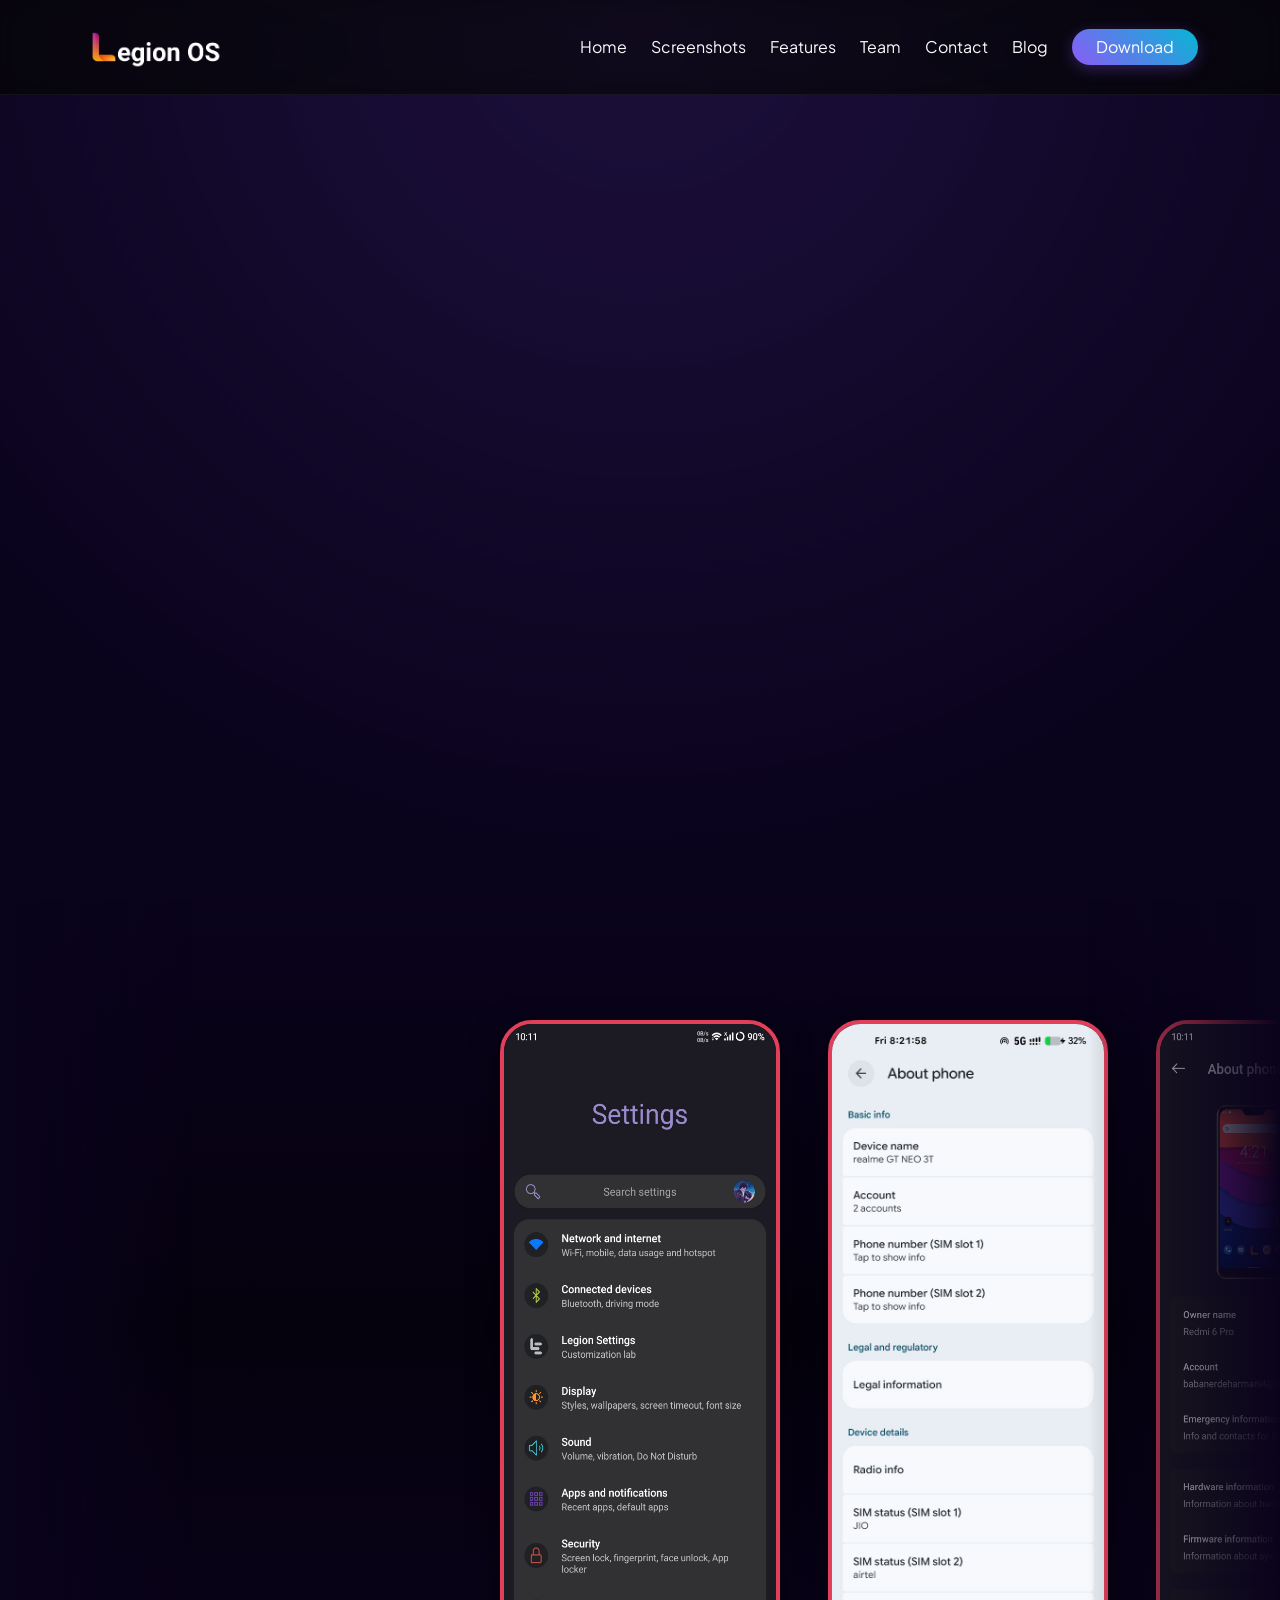
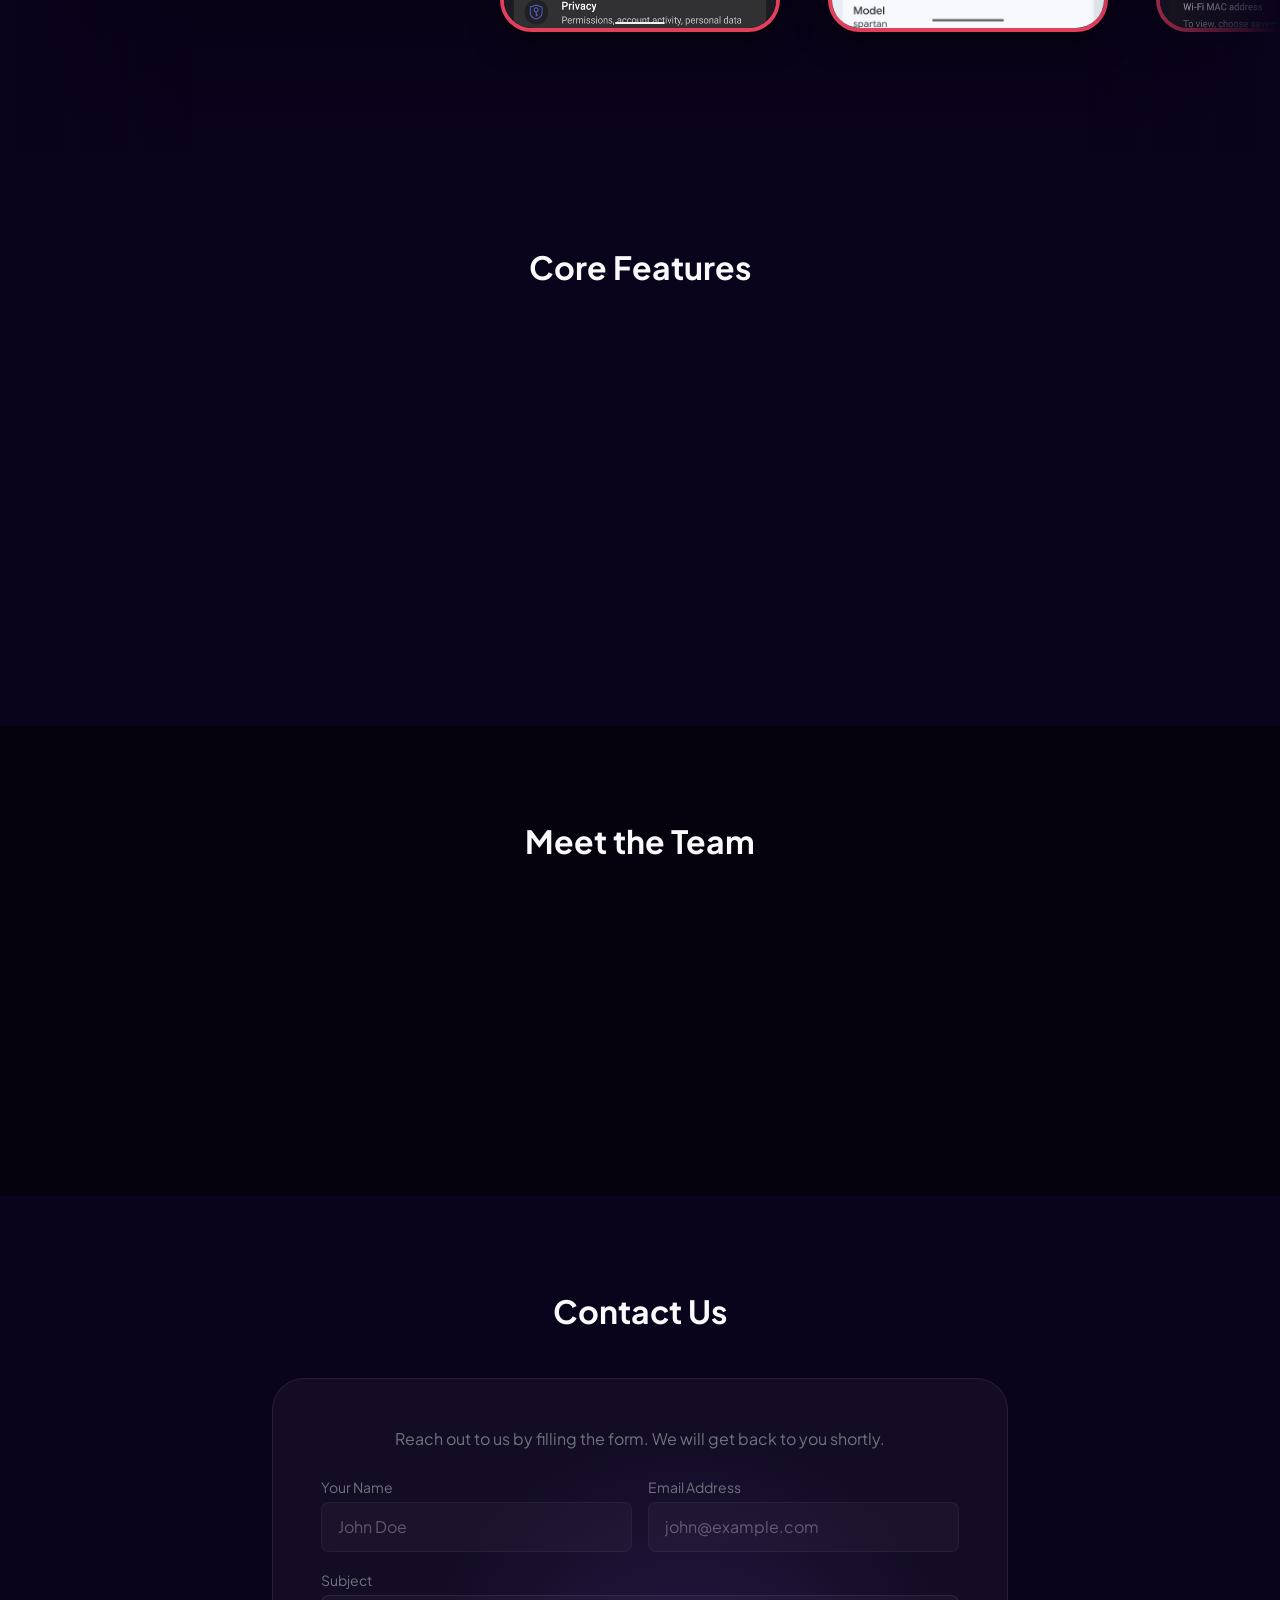
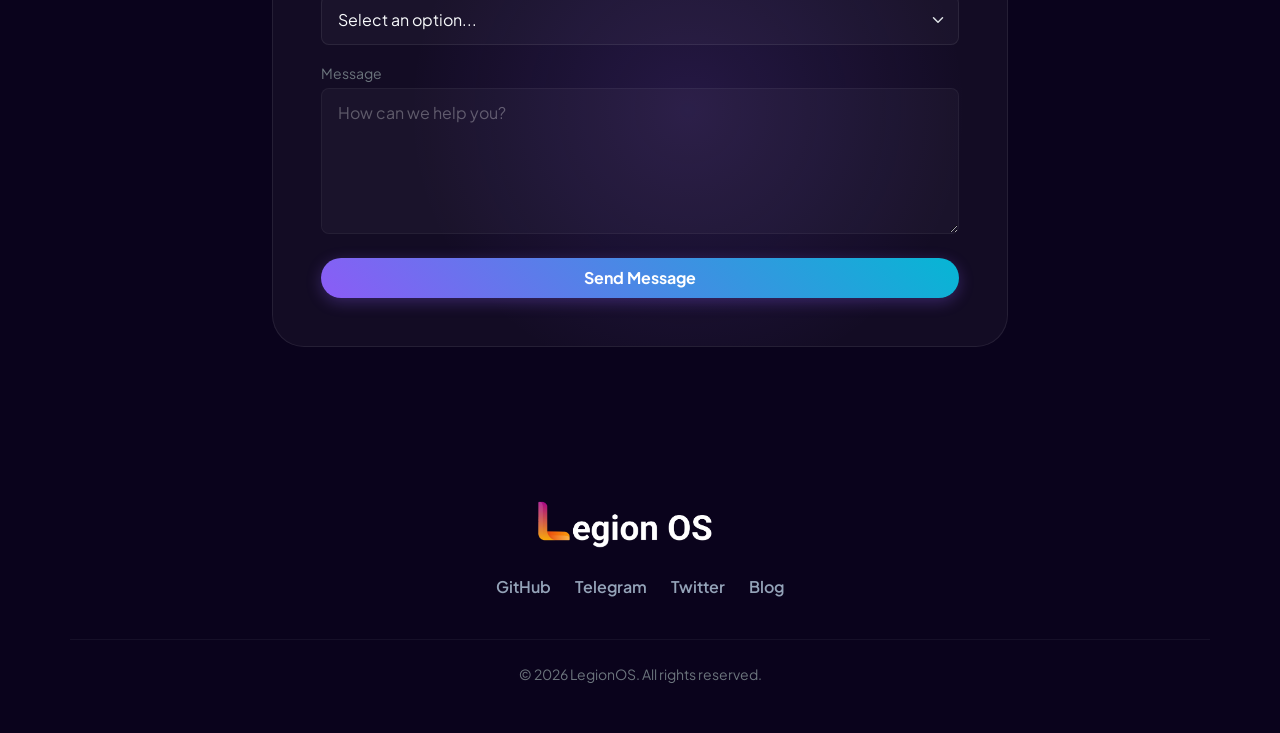
==== index.html @ 03469042 "Add files via upload" ====
<!DOCTYPE html>
<html lang="en" data-bs-theme="dark">

<head>
    <meta charset="UTF-8">
    <meta name="viewport" content="width=device-width, initial-scale=1.0">
    <title>LegionOS | Smoothness Redefined</title>
    <link rel="icon" type="image/png" href="img/favicon.png">

    <!-- SEO & Social Meta Tags -->
    <meta name="description"
        content="LegionOS - A beautiful, high-performance custom ROM based on AOSP. Experience fluid animations, solid stability, and premium design.">
    <meta property="og:title" content="LegionOS Custom ROM">
    <meta property="og:description"
        content="A beautiful, high-performance custom ROM based on AOSP. Experience fluid animations, solid stability, and premium design.">
    <meta property="og:image" content="https://avatars.githubusercontent.com/u/74641975?s=200&v=4">
    <meta property="og:type" content="website">
    <meta name="twitter:card" content="summary_large_image">

    <link href="https://cdn.jsdelivr.net/npm/bootstrap@5.3.0/dist/css/bootstrap.min.css" rel="stylesheet">
    <link href="https://fonts.googleapis.com/css2?family=Plus+Jakarta+Sans:wght@300;400;600;800&display=swap"
        rel="stylesheet">
    <link rel="stylesheet" href="style.css">
</head>

<body>

    <nav class="navbar navbar-expand-lg fixed-top glass-nav">
        <div class="container">
            <a class="navbar-brand fw-bold d-flex align-items-center" href="index.html">
                <img src="img/navbar-logo.png" alt="L" class="brand-logo">
            </a>
            <div class="ms-auto d-flex align-items-center">
                <a href="index.html" class="nav-link me-4 d-none d-md-block theme-text">Home</a>
                <a href="index.html#screenshots" class="nav-link me-4 d-none d-md-block theme-text">Screenshots</a>
                <a href="index.html#features" class="nav-link me-4 d-none d-md-block theme-text">Features</a>
                <a href="index.html#team" class="nav-link me-4 d-none d-md-block theme-text">Team</a>
                <a href="index.html#contact" class="nav-link me-4 d-none d-md-block theme-text">Contact</a>
                <a href="blog.html" class="nav-link me-4 d-none d-md-block theme-text">Blog</a>
                <a href="download.html" class="btn btn-primary rounded-pill px-4">Download</a>
            </div>
        </div>
    </nav>

    <header class="hero-section d-flex align-items-center justify-content-center text-center">
        <div class="hero-content">
            <h1 class="display-1 fw-800 hero-title">LegionOS</h1>
            <p class="lead hero-subtitle">Performance meets Pure Customization.</p>
            <div class="hero-btns mt-4 opacity-0">
                <a href="#features" class="btn btn-outline-light rounded-pill px-5 py-3">Explore</a>
            </div>
        </div>
    </header>

    <section id=screenshots class="screenshot-marquee">
        <div class="marquee-container">
            <div class="marquee-content">
                <img src="img/ss1.png" alt="LegionOS Home">
                <img src="img/ss2.png" alt="LegionOS Settings">
                <img src="img/ss3.png" alt="LegionOS QS">
                <img src="img/ss4.png" alt="LegionOS Lock">
                <img src="img/ss5.png" alt="LegionOS QS">
                <img src="img/ss6.png" alt="LegionOS Lock">
            </div>
        </div>
    </section>

    <section id="features" class="py-5">
        <div class="container py-5">
            <h2 class="text-center mb-5 fw-bold section-title">Core Features</h2>
            <div class="row g-4">
                <div class="col-md-6 col-lg-3 feature-wrapper">
                    <div class="feature-card h-100">
                        <div class="glow"></div>
                        <div class="content p-5">
                            <h4>FAST AF</h4>
                            <p class="text-secondary">Unleash the beast in your phone with the top notch performance
                                that you get out of the box.</p>
                        </div>
                    </div>
                </div>
                <div class="col-md-6 col-lg-3 feature-wrapper">
                    <div class="feature-card h-100">
                        <div class="glow"></div>
                        <div class="content p-5">
                            <h4>SECURE</h4>
                            <p class="text-secondary">Enhanced privacy controls and security patches to keep your data
                                safe.
                            </p>
                        </div>
                    </div>
                </div>
                <div class="col-md-6 col-lg-3 feature-wrapper">
                    <div class="feature-card h-100">
                        <div class="glow"></div>
                        <div class="content p-5">
                            <h4>OTA UPDATES</h4>
                            <p class="text-secondary">We provide timely stable ota updates which make this rom just like
                                your stock rom.
                            </p>
                        </div>
                    </div>
                </div>

                <div class="col-md-6 col-lg-3 feature-wrapper">
                    <div class="feature-card h-100">
                        <div class="glow"></div>
                        <div class="content p-5">
                            <h4>CUSTOMIZABLE</h4>
                            <p class="text-secondary">Most part of the rom is made customizable with the help of our
                                legion lab.</p>
                        </div>
                    </div>
                </div>
            </div>
        </div>
    </section>

    <section id="team" class="py-5 bg-darker">
        <div class="container py-5">
            <h2 class="text-center mb-5 fw-bold section-title">Meet the Team</h2>
            <div class="row g-4 justify-content-center">
                <div class="col-md-3 team-wrapper">
                    <div class="team-card text-center p-4">
                        <img src="https://github.com/rajkale99.png" alt="Raj Kale" class="avatar-glow mx-auto mb-3">
                        <h5>Raj Kale</h5>
                        <p class="small text-primary mb-3">Lead Maintainer</p>
                        <div class="d-flex justify-content-center gap-2 mt-3">
                            <a href="https://github.com/rajkale99" target="_blank"
                                class="btn btn-sm btn-primary rounded-pill px-3 fw-bold">GitHub</a>
                            <a href="https://t.me/rajkale99" target="_blank"
                                class="btn btn-sm btn-primary rounded-pill px-3 fw-bold">Telegram</a>
                        </div>
                    </div>
                </div>
                <div class="col-md-3 team-wrapper">
                    <div class="team-card text-center p-4">
                        <img src="https://github.com/github.png" alt="Developer 1" class="avatar-glow mx-auto mb-3">
                        <h5>Developer 1</h5>
                        <p class="small text-primary mb-3">Maintainer</p>
                        <div class="d-flex justify-content-center gap-2 mt-3">
                            <a href="#" target="_blank"
                                class="btn btn-sm btn-primary rounded-pill px-3 fw-bold">GitHub</a>
                            <a href="#" target="_blank"
                                class="btn btn-sm btn-primary rounded-pill px-3 fw-bold">Telegram</a>
                        </div>
                    </div>
                </div>
                <div class="col-md-3 team-wrapper">
                    <div class="team-card text-center p-4">
                        <img src="https://github.com/github.png" alt="Developer 2" class="avatar-glow mx-auto mb-3">
                        <h5>Developer 2</h5>
                        <p class="small text-primary mb-3">Maintainer</p>
                        <div class="d-flex justify-content-center gap-2 mt-3">
                            <a href="#" target="_blank"
                                class="btn btn-sm btn-primary rounded-pill px-3 fw-bold">GitHub</a>
                            <a href="#" target="_blank"
                                class="btn btn-sm btn-primary rounded-pill px-3 fw-bold">Telegram</a>
                        </div>
                    </div>
                </div>
            </div>
        </div>
    </section>

    <section id="contact" class="py-5" style="position: relative; z-index: 1;">
        <div class="container py-5">
            <h2 class="text-center mb-5 fw-bold section-title">Contact Us</h2>
            <div class="row justify-content-center">
                <div class="col-lg-8">
                    <div class="feature-card p-4 p-md-5">
                        <div class="glow"></div>
                        <div class="content position-relative z-1">
                            <p class="text-secondary text-center mb-4">Reach out to us by filling the form. We will get
                                back to you shortly.</p>

                            <form action="https://formspree.io/f/xvzwggnj" method="POST">
                                <div class="row g-3">
                                    <div class="col-md-6">
                                        <label for="name" class="form-label text-secondary small mb-1">Your Name</label>
                                        <input type="text" class="form-control custom-input" id="name" name="name"
                                            required placeholder="John Doe">
                                    </div>
                                    <div class="col-md-6">
                                        <label for="email" class="form-label text-secondary small mb-1">Email
                                            Address</label>
                                        <input type="email" class="form-control custom-input" id="email" name="email"
                                            required placeholder="john@example.com">
                                    </div>
                                    <div class="col-12">
                                        <label for="subject"
                                            class="form-label text-secondary small mb-1">Subject</label>
                                        <select class="form-select custom-input" id="subject" name="subject" required>
                                            <option value="" disabled selected>Select an option...</option>
                                            <option value="General Query">General Query</option>
                                            <option value="Apply for Maintainer">Apply for Maintainer</option>
                                            <option value="Apply for Core Team (Designing)">Apply for Core Team
                                                (Designing)</option>
                                        </select>
                                    </div>
                                    <div class="col-12">
                                        <label for="message"
                                            class="form-label text-secondary small mb-1">Message</label>
                                        <textarea class="form-control custom-input" id="message" name="message" rows="5"
                                            required placeholder="How can we help you?"></textarea>
                                    </div>
                                    <div class="col-12 text-center mt-4">
                                        <button type="submit"
                                            class="btn btn-primary rounded-pill px-5 py-2 fw-bold w-100 w-md-auto">Send
                                            Message</button>
                                    </div>
                                </div>
                            </form>
                        </div>
                    </div>
                </div>
            </div>
        </div>
    </section>

    <footer class="site-footer py-5 text-center">
        <div class="container pb-3 border-bottom border-dark">
            <h4 class="fw-bold mb-4 d-flex align-items-center justify-content-center">
                <img src="img/navbar-logo.png" alt="L" class="brand-logo" style="height: 2.5em; margin-right: 4px;">
            </h4>
            <div class="d-flex justify-content-center gap-4 mb-4 footer-links">
                <a href="https://github.com/Project-LegionOS" class="text-decoration-none" target="_blank">GitHub</a>
                <a href="https://t.me/legionos" class="text-decoration-none" target="_blank">Telegram</a>
                <a href="#" class="text-decoration-none" target="_blank">Twitter</a>
                <a href="blog.html" class="text-decoration-none">Blog</a>
            </div>
        </div>
        <div class="container pt-4">
            <p class="text-secondary small mb-0">&copy; 2026 LegionOS. All rights reserved.</p>
        </div>
    </footer>

    <script src="https://cdnjs.cloudflare.com/ajax/libs/gsap/3.12.2/gsap.min.js"></script>
    <script src="https://cdnjs.cloudflare.com/ajax/libs/gsap/3.12.2/ScrollTrigger.min.js"></script>
    <script src="script.js"></script>
</body>

</html>
---- style.css ----
:root,
[data-bs-theme="dark"] {
    --primary: #8b5cf6;
    --secondary: #06b6d4;
    --accent: #f43f5e;
    --bg: #0a031c;
    --bg-darker: #05010d;
    --card-bg: rgba(255, 255, 255, 0.04);
    --text-main: #f8fafc;
    --text-muted: #94a3b8;
    --nav-bg: rgba(5, 5, 5, 0.7);
    --nav-scrolled: rgba(5, 5, 5, 0.9);
    --border-subtle: rgba(255, 255, 255, 0.05);
    --border-medium: rgba(255, 255, 255, 0.08);
    --title-grad-end: #cbd5e1;
    --btn-outline-border: rgba(255, 255, 255, 0.2);
    --btn-outline-hover-text: #0a031c;
    --marquee-shadow: rgba(0, 0, 0, 0.5);
    --glow-primary-subtle: rgba(139, 92, 246, 0.15);
    --glow-primary-medium: rgba(139, 92, 246, 0.4);
    --glow-secondary-subtle: rgba(6, 182, 212, 0.1);
    --shadow-primary: rgba(139, 92, 246, 0.3);
    --shadow-secondary: rgba(6, 182, 212, 0.5);
    --badge-dev-bg: rgba(168, 85, 247, 0.2);
    --badge-dev-border: rgba(168, 85, 247, 0.3);
    --badge-cl-bg: rgba(6, 182, 212, 0.2);
    --badge-cl-border: rgba(6, 182, 212, 0.3);
    --input-bg: rgba(255, 255, 255, 0.05);
    --input-focus-bg: rgba(255, 255, 255, 0.08);
    --input-placeholder: rgba(255, 255, 255, 0.4);
}

body {
    background-color: var(--bg);
    color: var(--text-main);
    font-family: 'Plus Jakarta Sans', sans-serif;
    overflow-x: hidden;
    margin: 0;
    -webkit-font-smoothing: antialiased;
    animation: pageFadeIn 0.8s ease-out forwards;
}

@keyframes pageFadeIn {
    from {
        opacity: 0;
        transform: translateY(10px);
    }

    to {
        opacity: 1;
        transform: translateY(0);
    }
}

.theme-text {
    color: var(--text-main) !important;
    transition: color 0.3s;
}

.brand-logo {
    height: 2.2em;
    width: auto;
    object-fit: contain;
    margin-right: 2px;
}

.theme-text:hover {
    color: var(--primary) !important;
}

.glass-nav {
    background: var(--nav-bg);
    backdrop-filter: blur(15px);
    border-bottom: 1px solid var(--border-subtle);
    padding: 20px 0;
    transition: padding 0.3s, background 0.3s;
}

.glass-nav.nav-scrolled {
    background: var(--nav-scrolled);
    padding: 10px 0;
}

.navbar-brand span {
    background: linear-gradient(to right, var(--primary), var(--secondary));
    background-clip: text;
    -webkit-background-clip: text;
    -webkit-text-fill-color: transparent;
}

.hero-section {
    height: 100vh;
    background: radial-gradient(circle at center top, var(--glow-primary-subtle) 0%, var(--bg) 80%);
    position: relative;
}

.hero-title {
    background: linear-gradient(to right, var(--text-main), var(--title-grad-end));
    background-clip: text;
    -webkit-background-clip: text;
    -webkit-text-fill-color: transparent;
    text-shadow: 0px 4px 20px var(--marquee-shadow);
    opacity: 0;
    transform: translateY(40px);
}

.hero-title {
    opacity: 0;
    transform: translateY(40px);
}

.hero-subtitle {
    opacity: 0;
    transform: translateY(20px);
}

/* Manual Scroll Gallery */
.screenshot-marquee {
    overflow: hidden;
    background: linear-gradient(to bottom, var(--bg), var(--bg-darker), var(--bg));
    padding: 80px 0;
    position: relative;
    width: 100%;
}

.screenshot-marquee::before,
.screenshot-marquee::after {
    content: "";
    position: absolute;
    top: 0;
    width: 15%;
    height: 100%;
    z-index: 2;
    pointer-events: none;
}

.screenshot-marquee::before {
    left: 0;
    background: linear-gradient(to right, var(--bg), transparent);
}

.screenshot-marquee::after {
    right: 0;
    background: linear-gradient(to left, var(--bg), transparent);
}

.marquee-container {
    display: flex;
    width: 100%;
}

.marquee-content {
    display: flex;
    overflow-x: auto;
    scroll-snap-type: x mandatory;
    scroll-behavior: smooth;
    padding: 40px calc(50% - 140px);
    /* Centers the first and last image on screen */

    /* Custom Scrollbar Styling */
    scrollbar-width: thin;
    scrollbar-color: #e23f5a var(--bg-darker);
}

.marquee-content::-webkit-scrollbar {
    height: 8px;
    /* Thickness of horizontal scrollbar */
}

.marquee-content::-webkit-scrollbar-track {
    background: var(--bg-darker);
    border-radius: 10px;
    margin: 0 calc(50% - 140px);
    /* Keeps track aligned within the viewable boundary */
}

.marquee-content::-webkit-scrollbar-thumb {
    background: #e23f5a;
    border-radius: 10px;
}

.marquee-content::-webkit-scrollbar-thumb:hover {
    background: #f43f5e;
}

.marquee-content img {
    scroll-snap-align: center;
    flex-shrink: 0;
    width: 280px;
    border-radius: 32px;
    margin: 0 24px;
    border: 4px solid #e23f5a;
    /* Vibrant red/pink from theme variables */
    box-shadow: 0 10px 30px var(--marquee-shadow);
    transition: box-shadow 0.3s ease, border-color 0.3s ease;
    will-change: transform, opacity, filter;
}

.marquee-content img:hover {
    box-shadow: 0 20px 50px rgba(244, 63, 94, 0.4);
    border-color: #e11d48;
    /* Darker red on hover */
}

/* Hover Cards */
.feature-wrapper {
    opacity: 0;
    transform: translateY(30px);
}

.feature-card {
    position: relative;
    background: var(--card-bg);
    border-radius: 32px;
    border: 1px solid var(--border-medium);
    overflow: hidden;
    transition: 0.3s;
}

.feature-card:hover {
    border-color: var(--glow-primary-medium);
    transform: translateY(-8px) scale(1.02);
    box-shadow: 0 15px 40px var(--glow-primary-subtle);
}

.feature-card .glow {
    position: absolute;
    width: 100%;
    height: 100%;
    background: radial-gradient(circle at var(--mouse-x, 50%) var(--mouse-y, 50%), var(--glow-primary-subtle) 0%, transparent 60%);
    pointer-events: none;
}

.bg-darker {
    background-color: var(--bg-darker);
}

.team-wrapper {
    opacity: 0;
    scale: 0.9;
}

.team-card {
    background: var(--card-bg);
    border-radius: 24px;
    border: 1px solid var(--border-subtle);
    transition: 0.4s;
}

.avatar-glow {
    width: 80px;
    height: 80px;
    border-radius: 50%;
    object-fit: cover;
    box-shadow: 0 0 25px var(--glow-primary-medium);
    transition: 0.4s;
    border: 2px solid var(--border-medium);
}

.team-card:hover .avatar-glow {
    transform: scale(1.1) rotate(5deg);
    box-shadow: 0 0 40px var(--shadow-secondary);
}

.btn-primary {
    background: linear-gradient(45deg, var(--primary), var(--secondary));
    border: none;
    box-shadow: 0 4px 15px var(--shadow-primary);
    transition: 0.3s;
}

.btn-primary:hover {
    transform: translateY(-2px);
    box-shadow: 0 8px 25px var(--shadow-primary);
    background: linear-gradient(45deg, var(--secondary), var(--primary));
}

.btn-outline-light {
    backdrop-filter: blur(10px);
    background: var(--btn-outline-bg);
    border-color: var(--btn-outline-border);
    transition: 0.3s;
}

.btn-outline-light:hover {
    background: rgba(255, 255, 255, 0.15);
    color: #fff !important;
    border-color: rgba(255, 255, 255, 0.4);
}

/* Footer Styles */
.site-footer {
    background-color: var(--bg);
}

.footer-links a {
    color: var(--text-muted);
    font-weight: 600;
    transition: 0.3s;
}

.footer-links a:hover,
.footer-links a.active {
    color: var(--primary);
    transform: translateY(-2px);
}

.border-dark {
    border-color: var(--border-subtle) !important;
}

/* Dynamic Markdown Blog Styles */
#markdown-content h1,
#markdown-content h2,
#markdown-content h3 {
    font-weight: 800;
    margin-top: 1.5rem;
    margin-bottom: 1rem;
    color: var(--text-main);
}

#markdown-content h1 {
    font-size: 2.2rem;
    background: linear-gradient(to right, var(--text-main), var(--title-grad-end));
    background-clip: text;
    -webkit-background-clip: text;
    -webkit-text-fill-color: transparent;
}

#markdown-content p,
#markdown-content li {
    color: var(--text-muted);
    line-height: 1.8;
    font-size: 1.05rem;
}

#markdown-content pre {
    background: var(--card-bg);
    padding: 1.5rem;
    border-radius: 12px;
    border: 1px solid var(--border-subtle);
    overflow-x: auto;
    margin: 1.5rem 0;
}

#markdown-content code {
    color: #06b6d4;
    font-family: monospace;
    font-size: 0.95rem;
}

#markdown-content a {
    color: var(--primary);
    text-decoration: none;
}

#markdown-content a:hover {
    text-decoration: underline;
}

#markdown-content hr {
    border-color: var(--border-subtle);
    margin: 2rem 0;
}

.hover-glow {
    background: var(--card-bg);
}

.hover-glow:hover {
    background: var(--border-subtle);
    border-color: var(--primary) !important;
}

.transition-300 {
    transition: 0.3s;
}

/* Blog Redesign Styles */
.blog-card {
    background: var(--card-bg);
    border: 1px solid var(--border-medium);
    backdrop-filter: blur(10px);
    border-radius: 16px;
    padding: 2rem;
    height: 100%;
    transition: all 0.4s cubic-bezier(0.4, 0, 0.2, 1);
    position: relative;
    overflow: hidden;
}

.blog-card:hover {
    transform: translateY(-8px);
    border-color: var(--glow-secondary-medium);
    box-shadow: 0 15px 30px var(--marquee-shadow), 0 0 20px var(--glow-secondary-subtle);
}

.blog-card::before {
    content: '';
    position: absolute;
    top: 0;
    left: 0;
    width: 100%;
    height: 4px;
    background: linear-gradient(90deg, var(--primary), #a855f7);
    opacity: 0;
    transition: 0.3s;
}

.blog-card:hover::before {
    opacity: 1;
}

.blog-badge {
    position: absolute;
    top: 1rem;
    right: 1rem;
    font-size: 0.75rem;
    font-weight: 700;
    padding: 0.4rem 1rem;
    border-radius: 50px;
    text-transform: uppercase;
    letter-spacing: 1px;
}

.badge-developer {
    background: var(--badge-dev-bg);
    color: var(--primary);
    border: 1px solid var(--badge-dev-border);
}

.badge-changelog {
    background: var(--badge-cl-bg);
    color: var(--secondary);
    border: 1px solid var(--badge-cl-border);
}

.filter-pill {
    background: var(--card-bg);
    border: 1px solid var(--border-subtle);
    color: var(--text-muted);
    padding: 0.6rem 1.5rem;
    border-radius: 50px;
    font-weight: 600;
    cursor: pointer;
    transition: 0.3s;
}

.filter-pill:hover {
    background: var(--border-subtle);
    color: var(--text-main);
}

.filter-pill.active {
    background: var(--primary);
    color: #fff;
    border-color: var(--primary);
    box-shadow: 0 4px 15px var(--shadow-primary);
}

/* Responsive Adjustments for Mobile & Tablets */
@media (max-width: 768px) {
    .glass-nav {
        padding: 15px 0;
    }

    .hero-section {
        height: auto;
        min-height: 100vh;
        padding-top: 120px;
        padding-bottom: 60px;
    }

    .hero-title {
        font-size: 3.5rem;
        /* Scale down the display-1 size */
    }

    .hero-subtitle {
        font-size: 1.1rem;
    }

    .screenshot-marquee {
        padding: 40px 0;
    }

    .marquee-content img {
        width: 180px;
        border-radius: 20px;
        margin: 0 12px;
    }

    .feature-card .content {
        padding: 2rem !important;
        /* Override bootstrap p-5 for smaller screens */
    }

    .team-card {
        margin-bottom: 1rem;
    }
}

/* Download Page specific */
.download-hero {
    min-height: 60vh;
    background: radial-gradient(circle at center top, var(--glow-secondary-subtle) 0%, var(--bg) 80%);
    padding-top: 100px;
}

.glass-input {
    background: var(--input-bg);
    border: 1px solid var(--border-subtle);
    color: var(--text-main) !important;
    backdrop-filter: blur(10px);
    transition: 0.3s;
    box-shadow: 0 4px 30px var(--marquee-shadow);
}

.glass-input:focus {
    background: var(--input-focus-bg);
    border-color: var(--secondary);
    box-shadow: 0 0 20px var(--glow-secondary-subtle);
    outline: none;
}

.glass-input::placeholder {
    color: var(--input-placeholder);
}

/* Custom Text Overrides */
.text-theme-secondary {
    color: var(--secondary) !important;
}

/* Glass Modal Styling */
.glass-modal {
    background: rgba(10, 3, 28, 0.85);
    backdrop-filter: blur(20px);
    -webkit-backdrop-filter: blur(20px);
    border: 1px solid var(--border-medium);
    box-shadow: 0 25px 50px rgba(0, 0, 0, 0.5), 0 0 0 1px rgba(255, 255, 255, 0.05) inset;
    border-radius: 24px;
}

.glass-modal .modal-header {
    border-bottom: 1px solid var(--border-subtle) !important;
}

.glass-modal .btn-close {
    opacity: 0.5;
    transition: opacity 0.3s;
}

.glass-modal .btn-close:hover {
    opacity: 1;
}

/* Scroll to Top Button */
#scrollTopBtn {
    position: fixed;
    bottom: 30px;
    right: 30px;
    z-index: 999;
    width: 50px;
    height: 50px;
    border-radius: 50%;
    background: rgba(10, 3, 28, 0.7);
    backdrop-filter: blur(10px);
    -webkit-backdrop-filter: blur(10px);
    border: 1px solid var(--border-medium);
    color: var(--text-main);
    display: flex;
    align-items: center;
    justify-content: center;
    opacity: 0;
    visibility: hidden;
    transform: translateY(20px);
    transition: all 0.3s ease;
    cursor: pointer;
    box-shadow: 0 10px 20px rgba(0, 0, 0, 0.5);
}

#scrollTopBtn.show {
    opacity: 1;
    visibility: visible;
    transform: translateY(0);
}

#scrollTopBtn:hover {
    background: linear-gradient(135deg, var(--primary), var(--secondary));
    color: #fff;
    border-color: transparent;
    transform: translateY(-5px);
    box-shadow: 0 15px 25px var(--shadow-primary);
}

/* Mobile Optimization */
@media (max-width: 768px) {
    .section-title {
        font-size: 2rem;
    }

    .hero-title {
        font-size: 2.5rem !important;
    }

    .hero-subtitle {
        font-size: 1.1rem !important;
    }

    .container {
        padding-left: 1.5rem;
        padding-right: 1.5rem;
    }

    .nav-link {
        padding: 0.8rem 1rem !important;
    }

    .marquee-container {
        padding-bottom: 2rem;
    }
}

/* Contact Form Input Styling */
.custom-input {
    background-color: rgba(255, 255, 255, 0.03);
    border: 1px solid var(--border-medium);
    color: var(--text-main);
    border-radius: 8px;
    padding: 0.75rem 1rem;
    transition: all 0.3s ease;
}

.custom-input:focus {
    background-color: rgba(255, 255, 255, 0.05);
    border-color: var(--primary);
    box-shadow: 0 0 0 0.25rem rgba(139, 92, 246, 0.25);
    color: var(--text-main);
}

.custom-input::placeholder {
    color: rgba(255, 255, 255, 0.3);
}

select.custom-input option {
    background-color: var(--bg);
    color: var(--text-main);
}
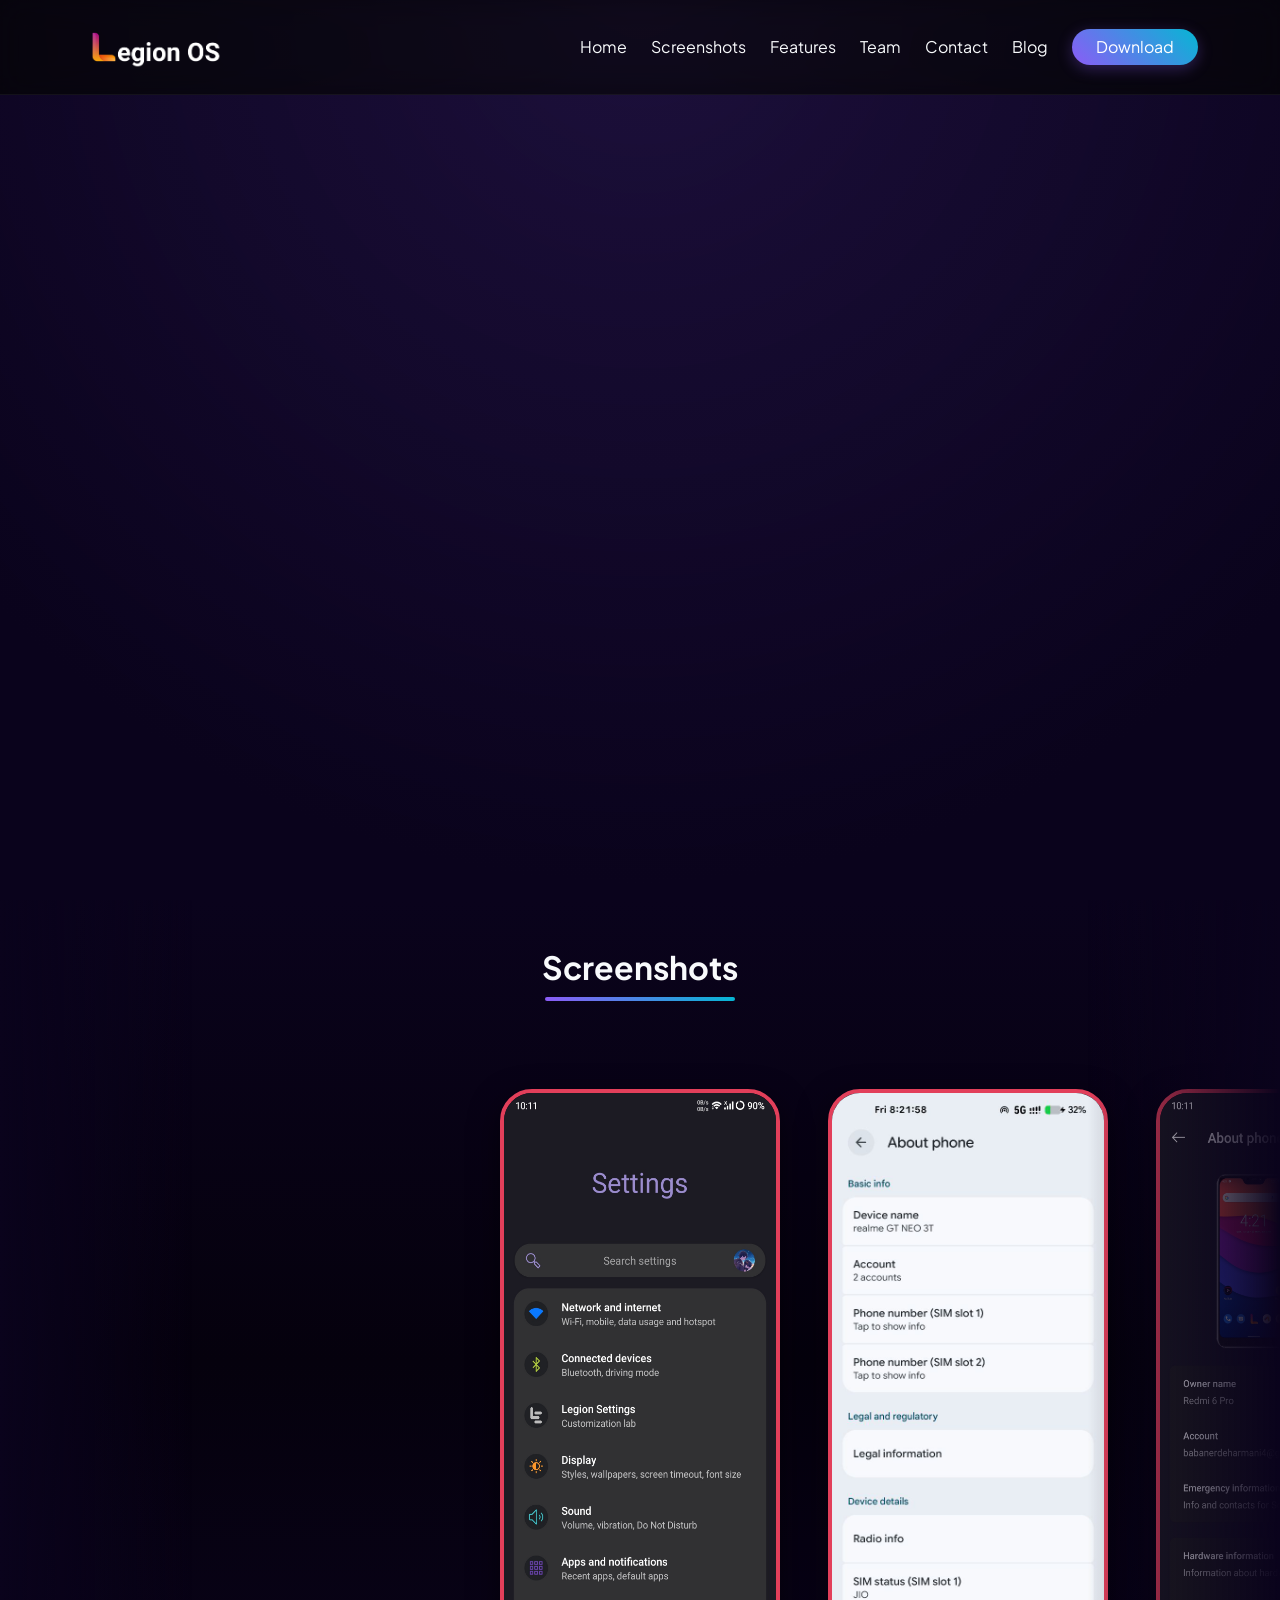
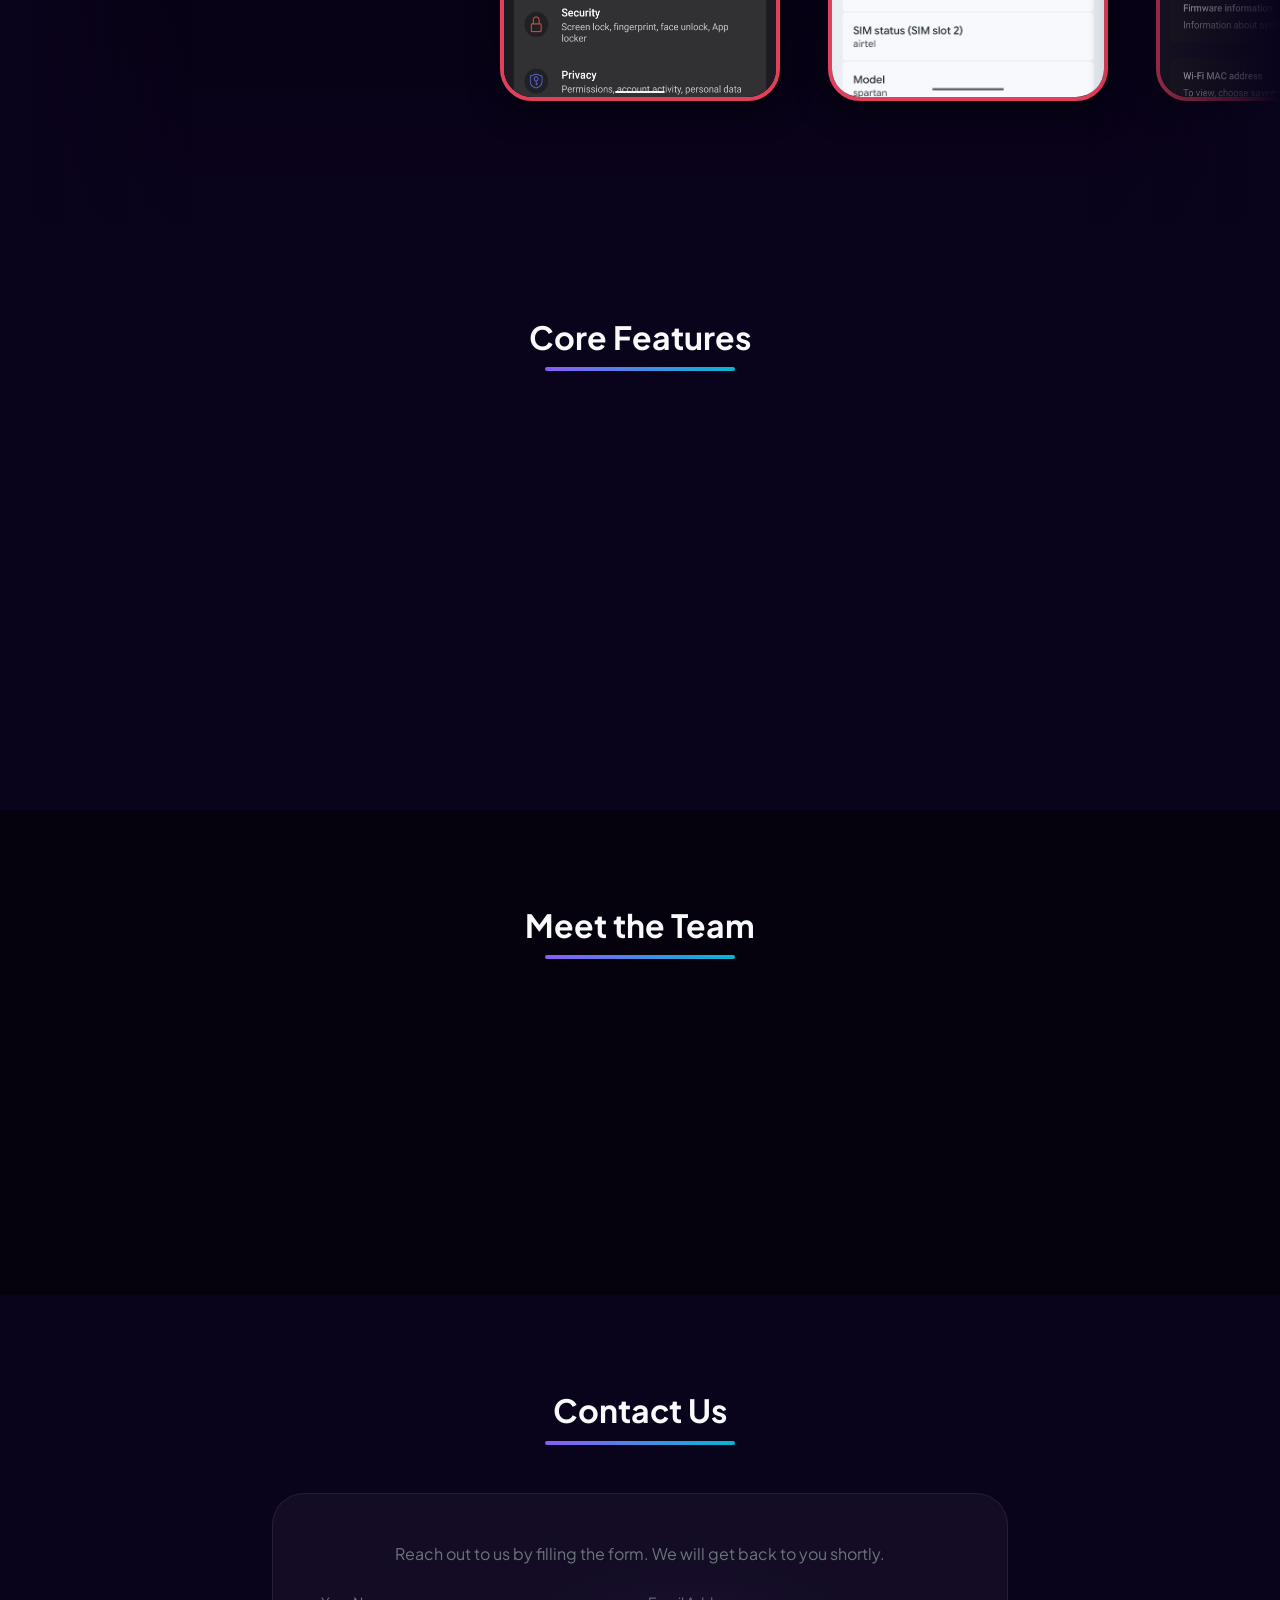
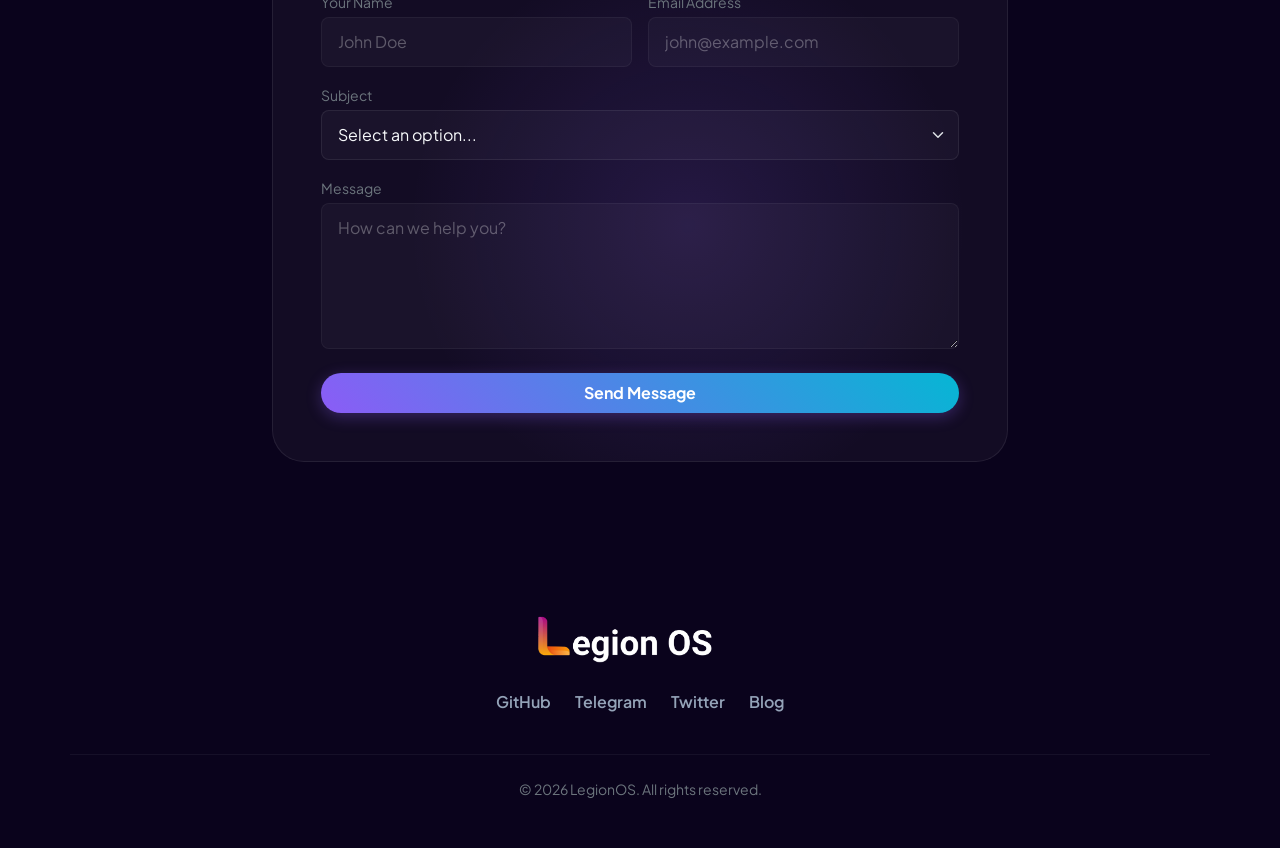
==== commit 38f82df3: "Add files via upload" ====
--- a/index.html
+++ b/index.html
@@ -52,7 +52,8 @@
         </div>
     </header>
 
-    <section id=screenshots class="screenshot-marquee">
+    <section id="screenshots" class="screenshot-marquee pt-5">
+        <h2 class="text-center mb-5 fw-bold section-title">Screenshots</h2>
         <div class="marquee-container">
             <div class="marquee-content">
                 <img src="img/ss1.png" alt="LegionOS Home">
--- a/style.css
+++ b/style.css
@@ -594,11 +594,31 @@
     box-shadow: 0 15px 25px var(--shadow-primary);
 }
 
+/* Stylish Section Titles Underline */
+.section-title {
+    position: relative;
+    padding-bottom: 15px;
+}
+
+.section-title::after {
+    content: '';
+    position: absolute;
+    bottom: 0;
+    left: 50%;
+    transform: translateX(-50%);
+    width: 190px;
+    height: 4px;
+    background: linear-gradient(90deg, var(--primary), var(--secondary));
+    border-radius: 2px;
+}
+
 /* Mobile Optimization */
 @media (max-width: 768px) {
     .section-title {
         font-size: 2rem;
-    }
+        padding-bottom: 20px;
+    }
+
 
     .hero-title {
         font-size: 2.5rem !important;
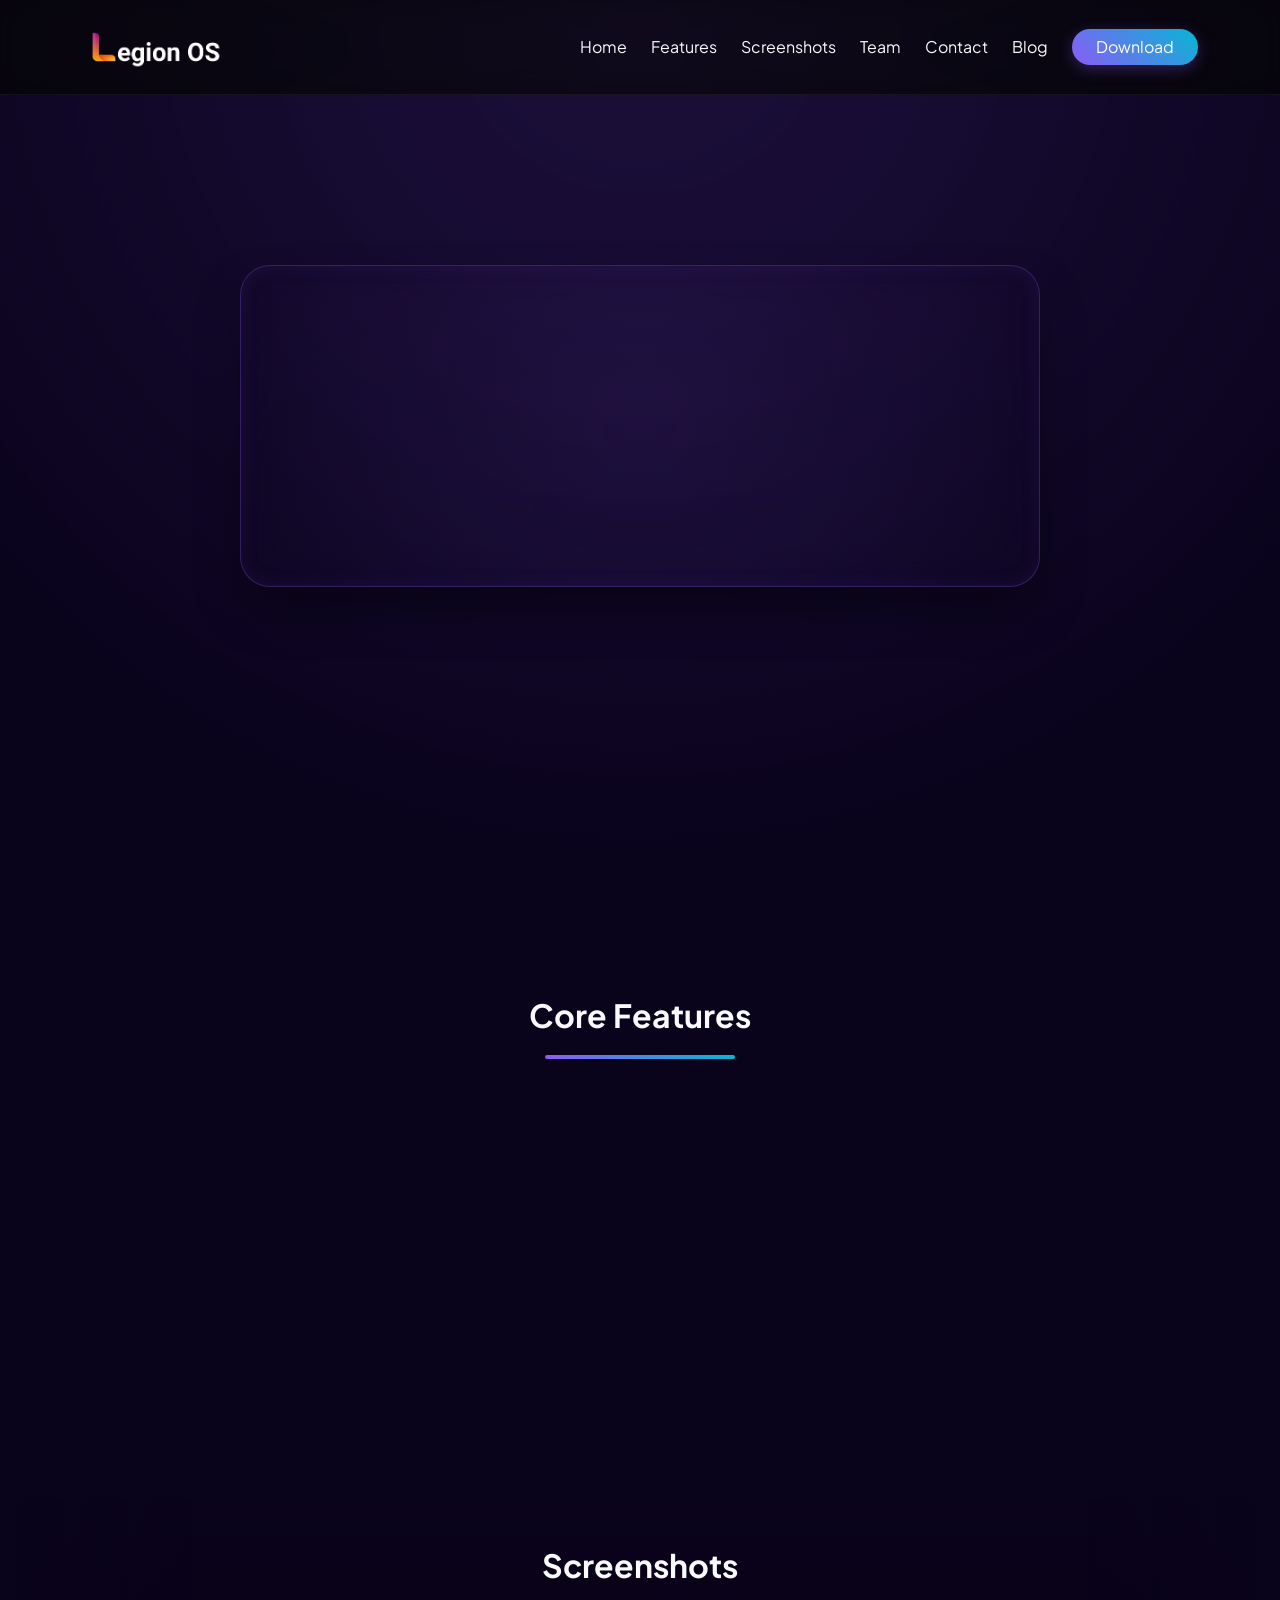
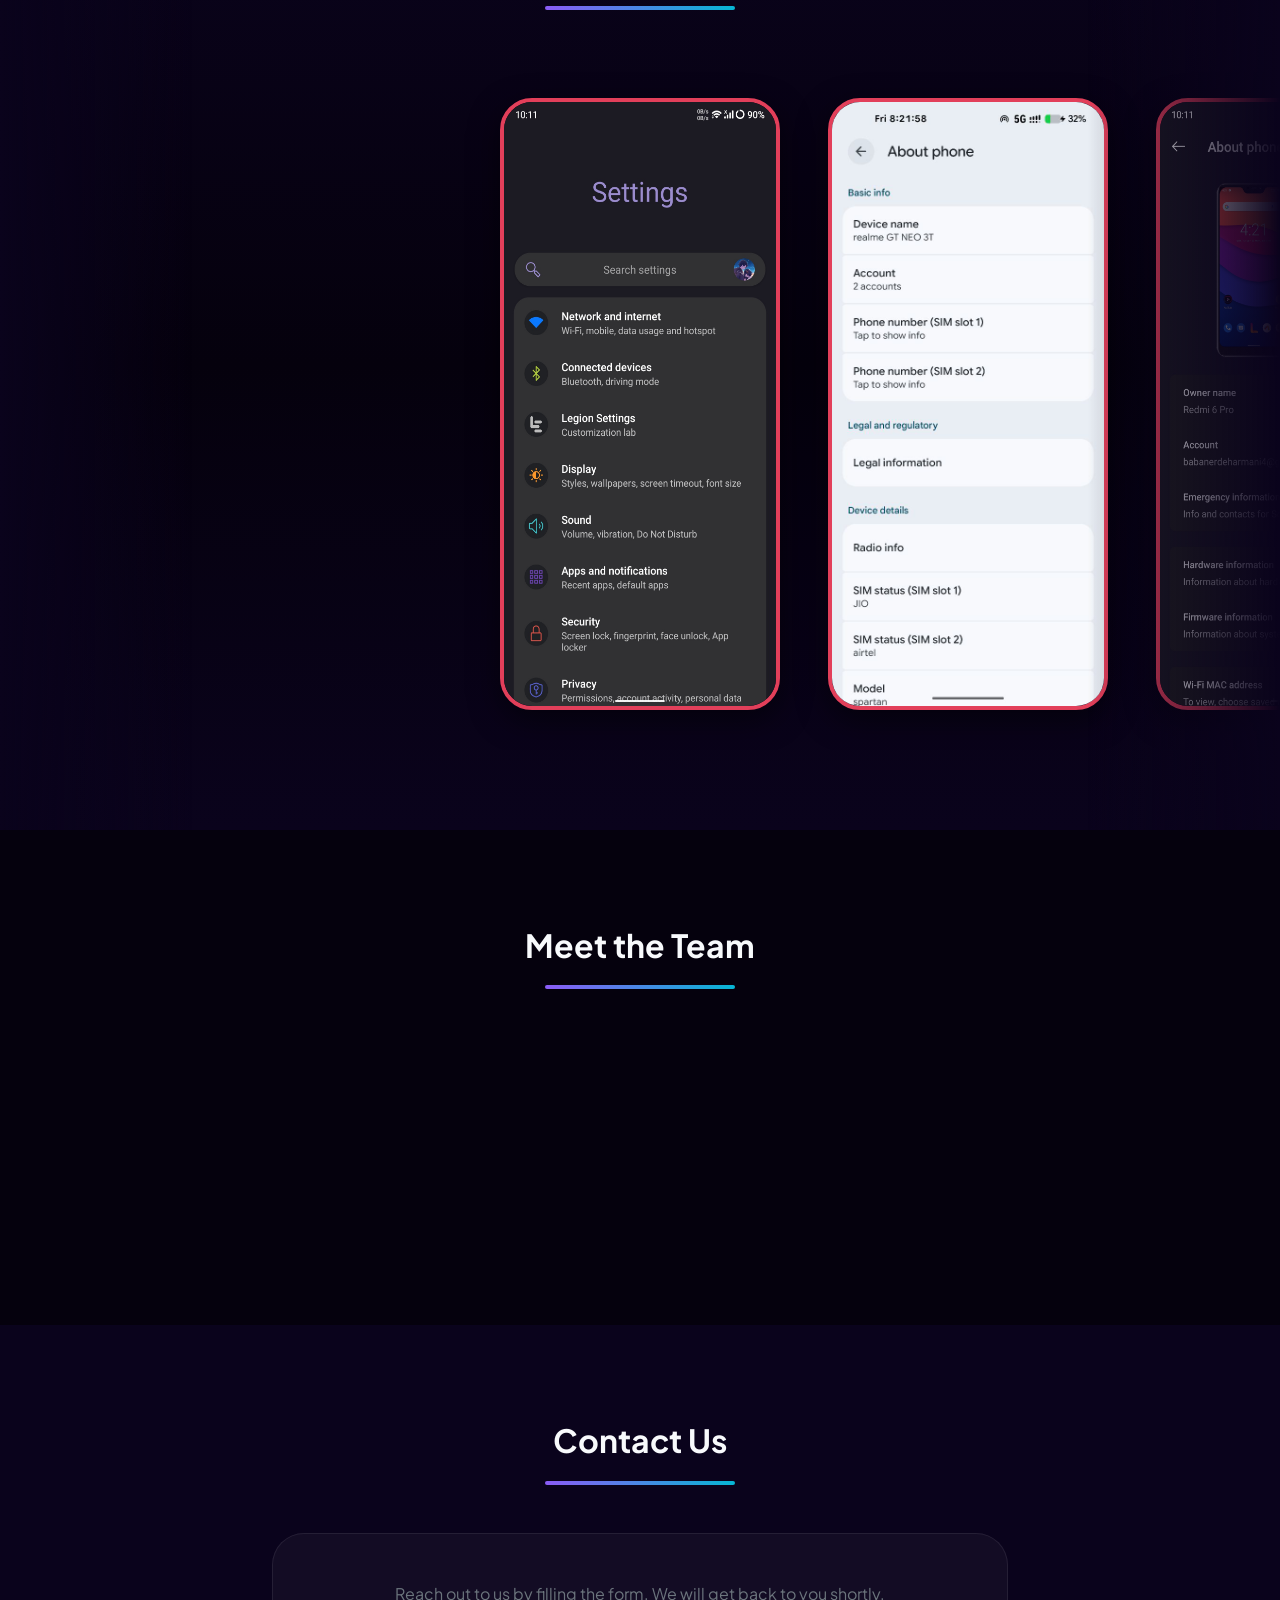
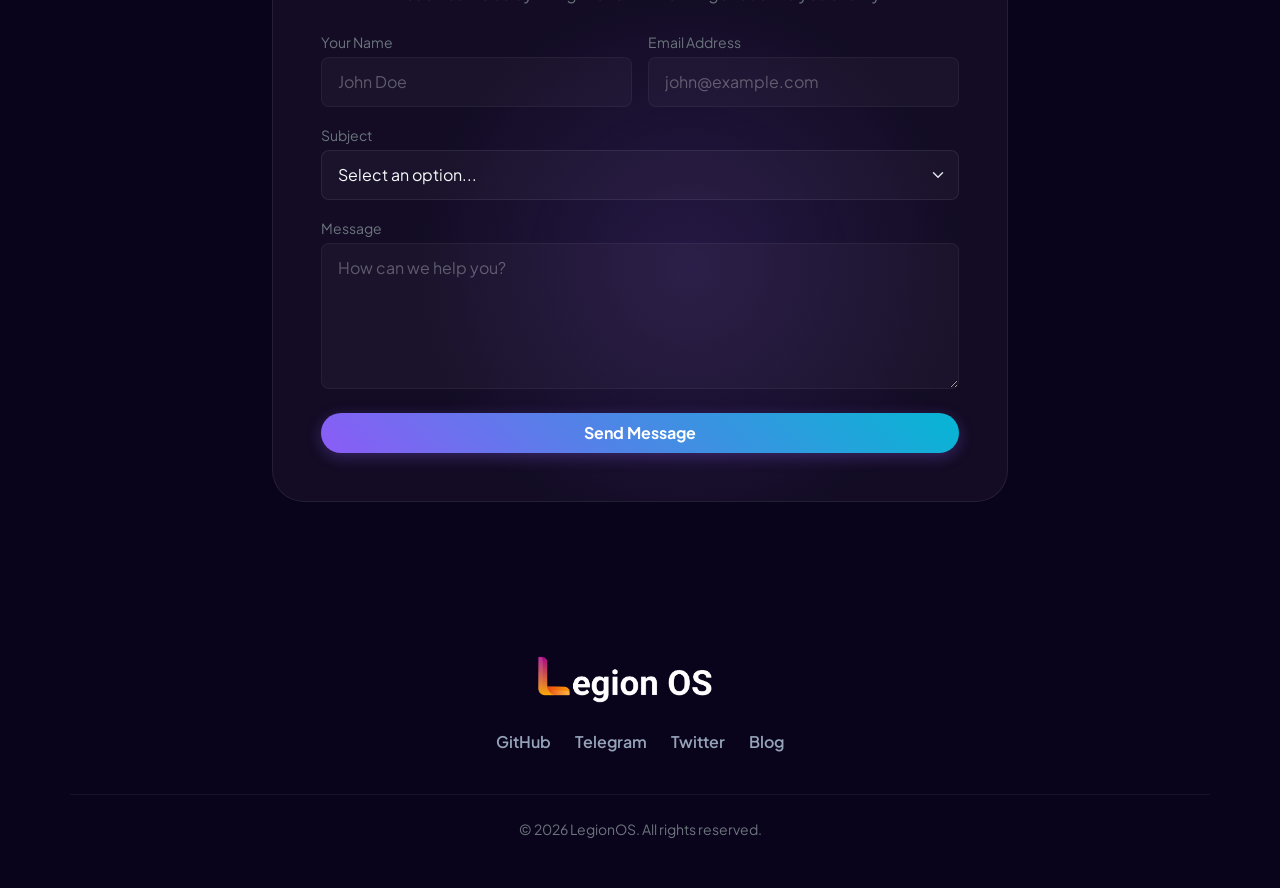
==== commit b06af8bf: "Add files via upload" ====
--- a/index.html
+++ b/index.html
@@ -10,6 +10,8 @@
     <!-- SEO & Social Meta Tags -->
     <meta name="description"
         content="LegionOS - A beautiful, high-performance custom ROM based on AOSP. Experience fluid animations, solid stability, and premium design.">
+    <meta name="keywords" content="LegionOS, Custom ROM, Android, AOSP, Open Source, Performance">
+    <meta name="author" content="LegionOS Team">
     <meta property="og:title" content="LegionOS Custom ROM">
     <meta property="og:description"
         content="A beautiful, high-performance custom ROM based on AOSP. Experience fluid animations, solid stability, and premium design.">
@@ -32,8 +34,8 @@
             </a>
             <div class="ms-auto d-flex align-items-center">
                 <a href="index.html" class="nav-link me-4 d-none d-md-block theme-text">Home</a>
+                <a href="index.html#features" class="nav-link me-4 d-none d-md-block theme-text">Features</a>
                 <a href="index.html#screenshots" class="nav-link me-4 d-none d-md-block theme-text">Screenshots</a>
-                <a href="index.html#features" class="nav-link me-4 d-none d-md-block theme-text">Features</a>
                 <a href="index.html#team" class="nav-link me-4 d-none d-md-block theme-text">Team</a>
                 <a href="index.html#contact" class="nav-link me-4 d-none d-md-block theme-text">Contact</a>
                 <a href="blog.html" class="nav-link me-4 d-none d-md-block theme-text">Blog</a>
@@ -43,14 +45,72 @@
     </nav>
 
     <header class="hero-section d-flex align-items-center justify-content-center text-center">
-        <div class="hero-content">
-            <h1 class="display-1 fw-800 hero-title">LegionOS</h1>
-            <p class="lead hero-subtitle">Performance meets Pure Customization.</p>
-            <div class="hero-btns mt-4 opacity-0">
-                <a href="#features" class="btn btn-outline-light rounded-pill px-5 py-3">Explore</a>
+        <!-- Interactive Background Particles Container -->
+        <div id="particles-js"></div>
+
+        <div class="container pb-5">
+            <div class="hero-glass-card mx-auto p-5">
+                <div class="hero-content">
+                    <h1 class="display-1 fw-800 hero-title mb-3">LegionOS</h1>
+                    <p class="lead hero-subtitle mb-4">Performance meets Pure Customization.</p>
+                    <div class="hero-btns mt-4 opacity-0">
+                        <a href="#features" class="btn btn-outline-light rounded-pill px-5 py-3">Explore</a>
+                    </div>
+                </div>
             </div>
         </div>
     </header>
+
+    <section id="features" class="py-5">
+        <div class="container py-5">
+            <h2 class="text-center mb-5 fw-bold section-title">Core Features</h2>
+            <div class="row g-4">
+                <div class="col-md-6 col-lg-3 feature-wrapper">
+                    <div class="feature-card h-100">
+                        <div class="glow"></div>
+                        <div class="content p-5">
+                            <h4>FAST AF</h4>
+                            <p class="text-secondary">Unleash the beast in your phone with the top notch performance
+                                that you get out of the box.</p>
+                        </div>
+                    </div>
+                </div>
+                <div class="col-md-6 col-lg-3 feature-wrapper">
+                    <div class="feature-card h-100">
+                        <div class="glow"></div>
+                        <div class="content p-5">
+                            <h4>SECURE</h4>
+                            <p class="text-secondary">Enhanced privacy controls and security patches to keep your data
+                                safe.
+                            </p>
+                        </div>
+                    </div>
+                </div>
+                <div class="col-md-6 col-lg-3 feature-wrapper">
+                    <div class="feature-card h-100">
+                        <div class="glow"></div>
+                        <div class="content p-5">
+                            <h4>OTA UPDATES</h4>
+                            <p class="text-secondary">We provide timely stable ota updates which make this rom just like
+                                your stock rom.
+                            </p>
+                        </div>
+                    </div>
+                </div>
+
+                <div class="col-md-6 col-lg-3 feature-wrapper">
+                    <div class="feature-card h-100">
+                        <div class="glow"></div>
+                        <div class="content p-5">
+                            <h4>CUSTOMIZABLE</h4>
+                            <p class="text-secondary">Most part of the rom is made customizable with the help of our
+                                legion lab.</p>
+                        </div>
+                    </div>
+                </div>
+            </div>
+        </div>
+    </section>
 
     <section id="screenshots" class="screenshot-marquee pt-5">
         <h2 class="text-center mb-5 fw-bold section-title">Screenshots</h2>
@@ -62,57 +122,6 @@
                 <img src="img/ss4.png" alt="LegionOS Lock">
                 <img src="img/ss5.png" alt="LegionOS QS">
                 <img src="img/ss6.png" alt="LegionOS Lock">
-            </div>
-        </div>
-    </section>
-
-    <section id="features" class="py-5">
-        <div class="container py-5">
-            <h2 class="text-center mb-5 fw-bold section-title">Core Features</h2>
-            <div class="row g-4">
-                <div class="col-md-6 col-lg-3 feature-wrapper">
-                    <div class="feature-card h-100">
-                        <div class="glow"></div>
-                        <div class="content p-5">
-                            <h4>FAST AF</h4>
-                            <p class="text-secondary">Unleash the beast in your phone with the top notch performance
-                                that you get out of the box.</p>
-                        </div>
-                    </div>
-                </div>
-                <div class="col-md-6 col-lg-3 feature-wrapper">
-                    <div class="feature-card h-100">
-                        <div class="glow"></div>
-                        <div class="content p-5">
-                            <h4>SECURE</h4>
-                            <p class="text-secondary">Enhanced privacy controls and security patches to keep your data
-                                safe.
-                            </p>
-                        </div>
-                    </div>
-                </div>
-                <div class="col-md-6 col-lg-3 feature-wrapper">
-                    <div class="feature-card h-100">
-                        <div class="glow"></div>
-                        <div class="content p-5">
-                            <h4>OTA UPDATES</h4>
-                            <p class="text-secondary">We provide timely stable ota updates which make this rom just like
-                                your stock rom.
-                            </p>
-                        </div>
-                    </div>
-                </div>
-
-                <div class="col-md-6 col-lg-3 feature-wrapper">
-                    <div class="feature-card h-100">
-                        <div class="glow"></div>
-                        <div class="content p-5">
-                            <h4>CUSTOMIZABLE</h4>
-                            <p class="text-secondary">Most part of the rom is made customizable with the help of our
-                                legion lab.</p>
-                        </div>
-                    </div>
-                </div>
             </div>
         </div>
     </section>
@@ -227,7 +236,7 @@
             <div class="d-flex justify-content-center gap-4 mb-4 footer-links">
                 <a href="https://github.com/Project-LegionOS" class="text-decoration-none" target="_blank">GitHub</a>
                 <a href="https://t.me/legionos" class="text-decoration-none" target="_blank">Telegram</a>
-                <a href="#" class="text-decoration-none" target="_blank">Twitter</a>
+                <a href="https://twitter.com/ProjectLegionOS" class="text-decoration-none" target="_blank">Twitter</a>
                 <a href="blog.html" class="text-decoration-none">Blog</a>
             </div>
         </div>
@@ -238,6 +247,8 @@
 
     <script src="https://cdnjs.cloudflare.com/ajax/libs/gsap/3.12.2/gsap.min.js"></script>
     <script src="https://cdnjs.cloudflare.com/ajax/libs/gsap/3.12.2/ScrollTrigger.min.js"></script>
+    <!-- Particles.js Library -->
+    <script src="https://cdn.jsdelivr.net/particles.js/2.0.0/particles.min.js"></script>
     <script src="script.js"></script>
 </body>
 
--- a/style.css
+++ b/style.css
@@ -92,6 +92,58 @@
     height: 100vh;
     background: radial-gradient(circle at center top, var(--glow-primary-subtle) 0%, var(--bg) 80%);
     position: relative;
+    overflow: hidden;
+}
+
+.hero-content {
+    position: relative;
+    z-index: 2;
+}
+
+#particles-js {
+    position: absolute;
+    width: 100%;
+    height: 100%;
+    top: 0;
+    left: 0;
+    z-index: 1;
+}
+
+/* Glassmorphic Hero Card */
+.hero-glass-card {
+    background: rgba(10, 3, 28, 0.4);
+    backdrop-filter: blur(20px);
+    -webkit-backdrop-filter: blur(20px);
+    border: 1px solid rgba(139, 92, 246, 0.3);
+    border-radius: 30px;
+    box-shadow: 0 25px 50px -12px rgba(0, 0, 0, 0.5),
+        inset 0 0 20px rgba(139, 92, 246, 0.1);
+    max-width: 800px;
+    position: relative;
+    overflow: hidden;
+}
+
+.hero-glass-card::before {
+    content: '';
+    position: absolute;
+    top: -50%;
+    left: -50%;
+    width: 200%;
+    height: 200%;
+    background: radial-gradient(circle, rgba(139, 92, 246, 0.1) 0%, transparent 60%);
+    animation: rotateGlow 15s linear infinite;
+    pointer-events: none;
+    z-index: 0;
+}
+
+@keyframes rotateGlow {
+    from {
+        transform: rotate(0deg);
+    }
+
+    to {
+        transform: rotate(360deg);
+    }
 }
 
 .hero-title {
@@ -100,11 +152,6 @@
     -webkit-background-clip: text;
     -webkit-text-fill-color: transparent;
     text-shadow: 0px 4px 20px var(--marquee-shadow);
-    opacity: 0;
-    transform: translateY(40px);
-}
-
-.hero-title {
     opacity: 0;
     transform: translateY(40px);
 }
@@ -597,7 +644,7 @@
 /* Stylish Section Titles Underline */
 .section-title {
     position: relative;
-    padding-bottom: 15px;
+    padding-bottom: 25px;
 }
 
 .section-title::after {
@@ -666,4 +713,11 @@
 select.custom-input option {
     background-color: var(--bg);
     color: var(--text-main);
+}
+
+@media (max-width: 768px) {
+    .hero-glass-card {
+        padding: 2rem !important;
+        margin: 0 1rem;
+    }
 }
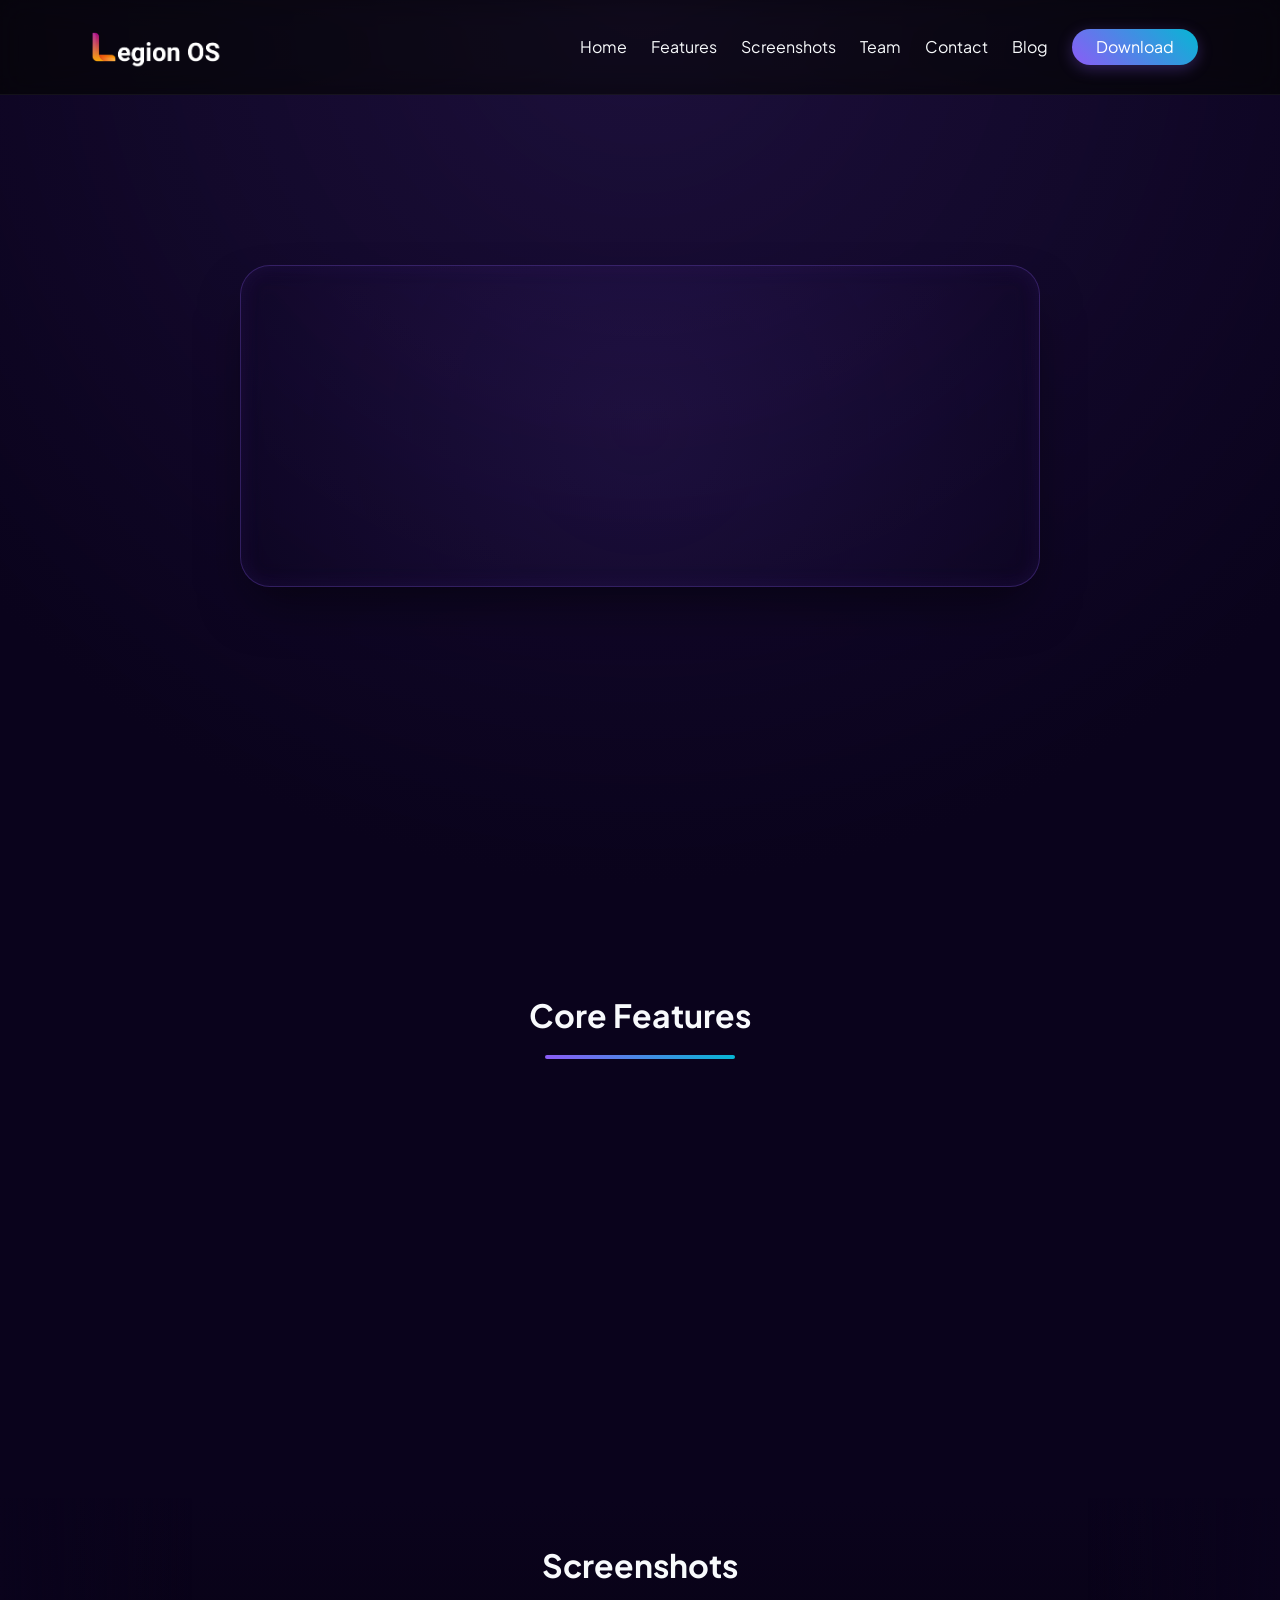
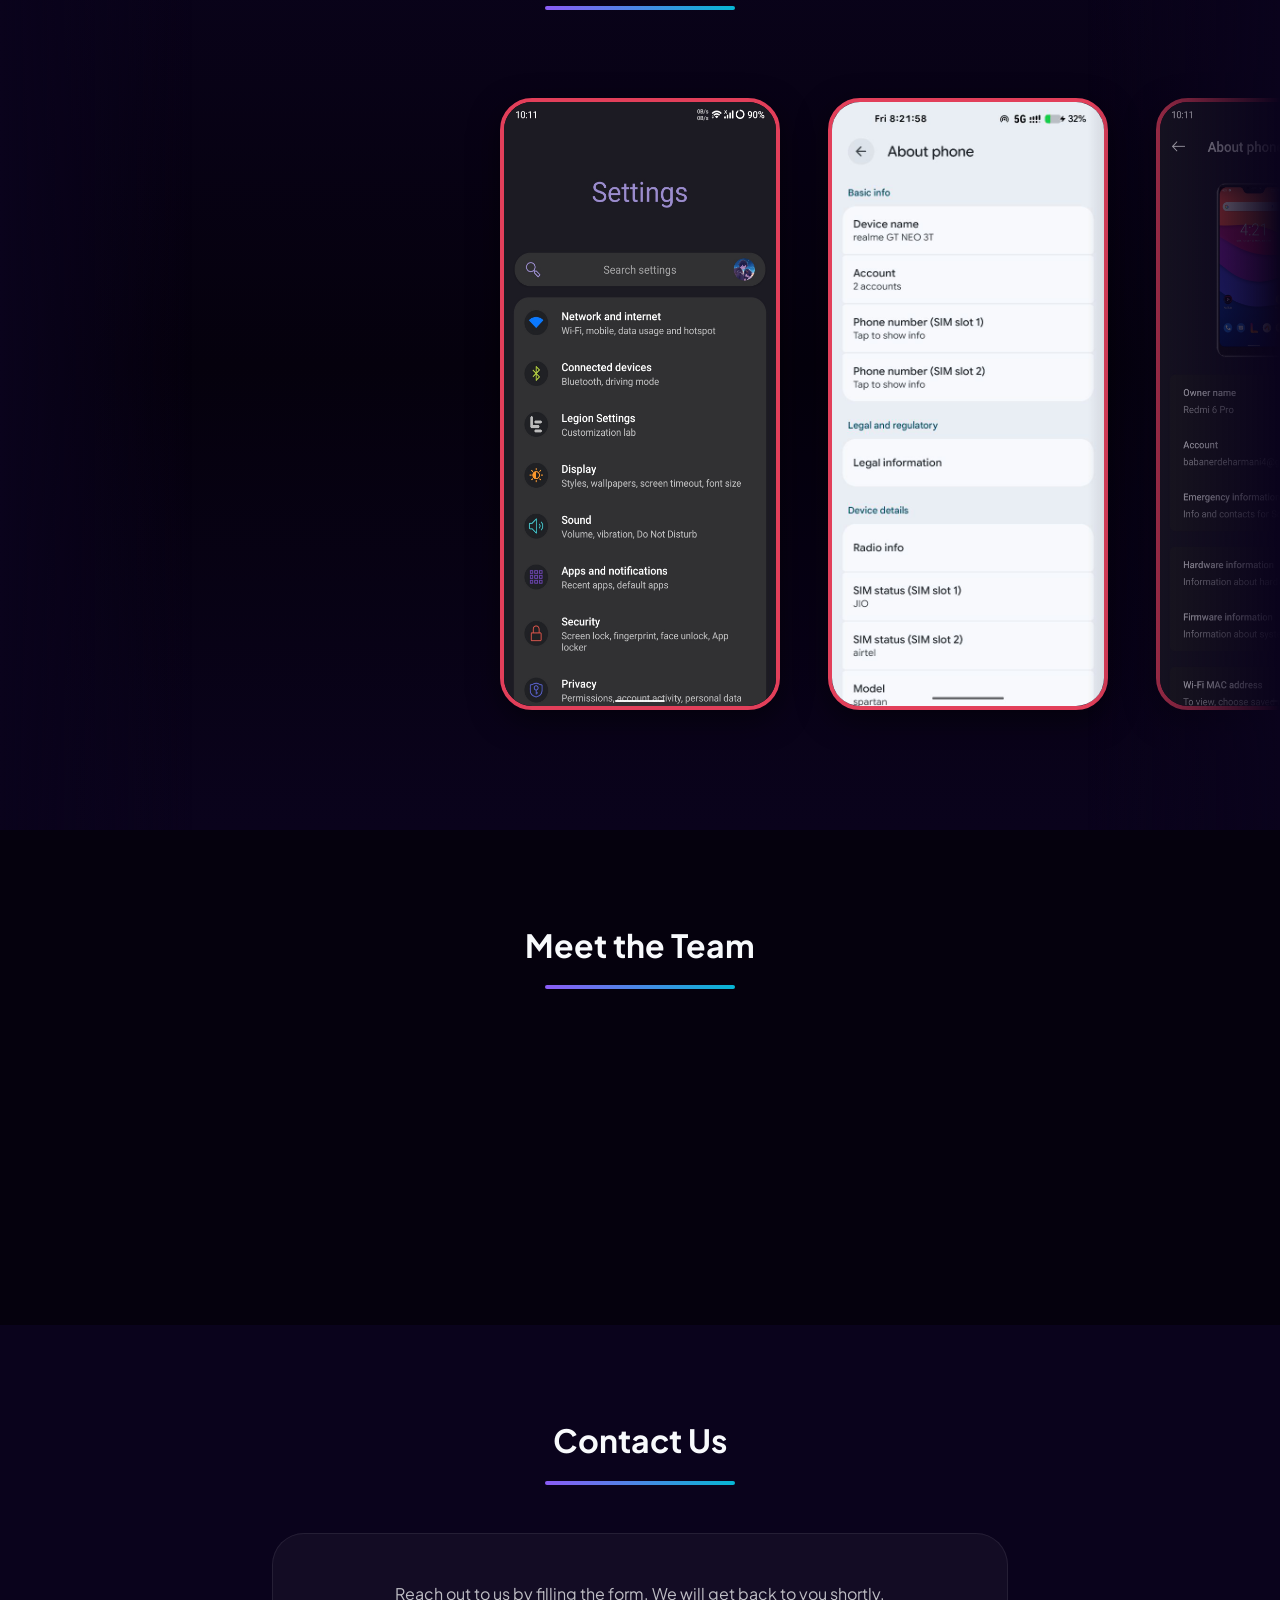
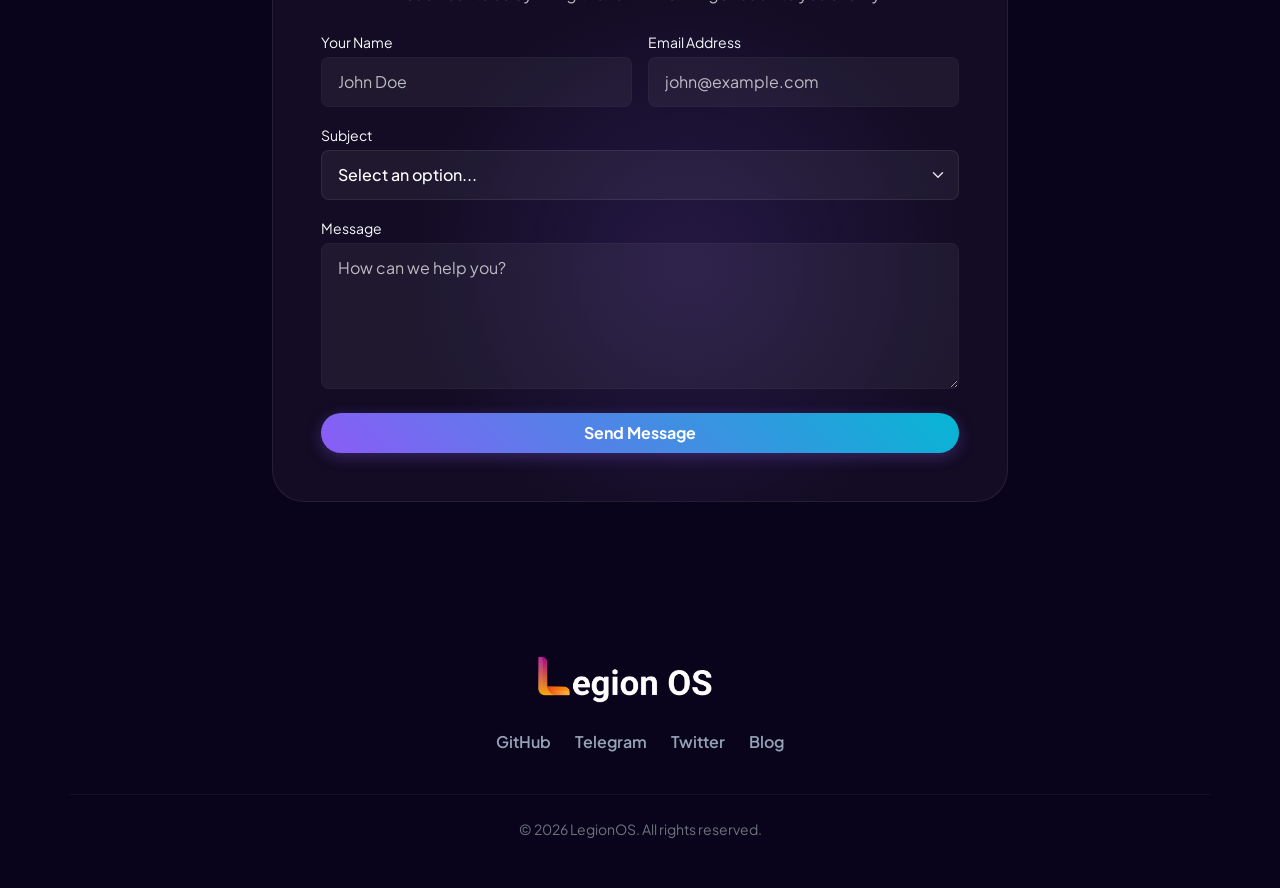
==== commit a9249f11: "Add files via upload" ====
--- a/index.html
+++ b/index.html
@@ -181,38 +181,42 @@
                     <div class="feature-card p-4 p-md-5">
                         <div class="glow"></div>
                         <div class="content position-relative z-1">
-                            <p class="text-secondary text-center mb-4">Reach out to us by filling the form. We will get
+                            <p class="text-light text-center mb-4 opacity-75">Reach out to us by filling the form. We
+                                will get
                                 back to you shortly.</p>
 
                             <form action="https://formspree.io/f/xvzwggnj" method="POST">
                                 <div class="row g-3">
                                     <div class="col-md-6">
-                                        <label for="name" class="form-label text-secondary small mb-1">Your Name</label>
-                                        <input type="text" class="form-control custom-input" id="name" name="name"
-                                            required placeholder="John Doe">
+                                        <label for="name" class="form-label text-light small mb-1">Your Name</label>
+                                        <input type="text" class="form-control custom-input text-white" id="name"
+                                            name="name" required placeholder="John Doe">
                                     </div>
                                     <div class="col-md-6">
-                                        <label for="email" class="form-label text-secondary small mb-1">Email
+                                        <label for="email" class="form-label text-light small mb-1">Email
                                             Address</label>
-                                        <input type="email" class="form-control custom-input" id="email" name="email"
-                                            required placeholder="john@example.com">
+                                        <input type="email" class="form-control custom-input text-white" id="email"
+                                            name="email" required placeholder="john@example.com">
                                     </div>
                                     <div class="col-12">
-                                        <label for="subject"
-                                            class="form-label text-secondary small mb-1">Subject</label>
-                                        <select class="form-select custom-input" id="subject" name="subject" required>
-                                            <option value="" disabled selected>Select an option...</option>
-                                            <option value="General Query">General Query</option>
-                                            <option value="Apply for Maintainer">Apply for Maintainer</option>
-                                            <option value="Apply for Core Team (Designing)">Apply for Core Team
+                                        <label for="subject" class="form-label text-light small mb-1">Subject</label>
+                                        <select class="form-select custom-input text-white" id="subject" name="subject"
+                                            required>
+                                            <option value="" disabled selected class="text-white-50">Select an option...
+                                            </option>
+                                            <option value="General Query" class="text-white">General Query</option>
+                                            <option value="Apply for Maintainer" class="text-white">Apply for Maintainer
+                                            </option>
+                                            <option value="Apply for Core Team (Designing)" class="text-white">Apply for
+                                                Core Team
                                                 (Designing)</option>
                                         </select>
                                     </div>
                                     <div class="col-12">
-                                        <label for="message"
-                                            class="form-label text-secondary small mb-1">Message</label>
-                                        <textarea class="form-control custom-input" id="message" name="message" rows="5"
-                                            required placeholder="How can we help you?"></textarea>
+                                        <label for="message" class="form-label text-light small mb-1">Message</label>
+                                        <textarea class="form-control custom-input text-white" id="message"
+                                            name="message" rows="5" required
+                                            placeholder="How can we help you?"></textarea>
                                     </div>
                                     <div class="col-12 text-center mt-4">
                                         <button type="submit"
--- a/style.css
+++ b/style.css
@@ -112,8 +112,8 @@
 /* Glassmorphic Hero Card */
 .hero-glass-card {
     background: rgba(10, 3, 28, 0.4);
-    backdrop-filter: blur(20px);
-    -webkit-backdrop-filter: blur(20px);
+    backdrop-filter: blur(12px);
+    -webkit-backdrop-filter: blur(12px);
     border: 1px solid rgba(139, 92, 246, 0.3);
     border-radius: 30px;
     box-shadow: 0 25px 50px -12px rgba(0, 0, 0, 0.5),
@@ -121,6 +121,8 @@
     max-width: 800px;
     position: relative;
     overflow: hidden;
+    transform: translateZ(0);
+    /* Hardware acceleration */
 }
 
 .hero-glass-card::before {
@@ -131,9 +133,12 @@
     width: 200%;
     height: 200%;
     background: radial-gradient(circle, rgba(139, 92, 246, 0.1) 0%, transparent 60%);
-    animation: rotateGlow 15s linear infinite;
+    animation: rotateGlow 20s linear infinite;
+    /* Slowed down slightly */
     pointer-events: none;
     z-index: 0;
+    will-change: transform;
+    /* Hardware acceleration for animation */
 }
 
 @keyframes rotateGlow {
@@ -691,28 +696,35 @@
 
 /* Contact Form Input Styling */
 .custom-input {
-    background-color: rgba(255, 255, 255, 0.03);
-    border: 1px solid var(--border-medium);
-    color: var(--text-main);
+    background-color: rgba(255, 255, 255, 0.05) !important;
+    border: 1px solid var(--border-medium) !important;
+    color: #ffffff !important;
     border-radius: 8px;
     padding: 0.75rem 1rem;
     transition: all 0.3s ease;
+    font-weight: 500;
 }
 
 .custom-input:focus {
-    background-color: rgba(255, 255, 255, 0.05);
-    border-color: var(--primary);
-    box-shadow: 0 0 0 0.25rem rgba(139, 92, 246, 0.25);
-    color: var(--text-main);
-}
-
-.custom-input::placeholder {
-    color: rgba(255, 255, 255, 0.3);
+    background-color: rgba(255, 255, 255, 0.1) !important;
+    border-color: var(--primary) !important;
+    box-shadow: 0 0 0 0.25rem rgba(139, 92, 246, 0.25) !important;
+    color: #ffffff !important;
+}
+
+.custom-input::placeholder,
+.custom-input::-webkit-input-placeholder {
+    color: rgba(255, 255, 255, 0.7) !important;
+    font-weight: 400;
+}
+
+select.custom-input {
+    color: #ffffff !important;
 }
 
 select.custom-input option {
-    background-color: var(--bg);
-    color: var(--text-main);
+    background-color: var(--bg-darker);
+    color: #ffffff;
 }
 
 @media (max-width: 768px) {
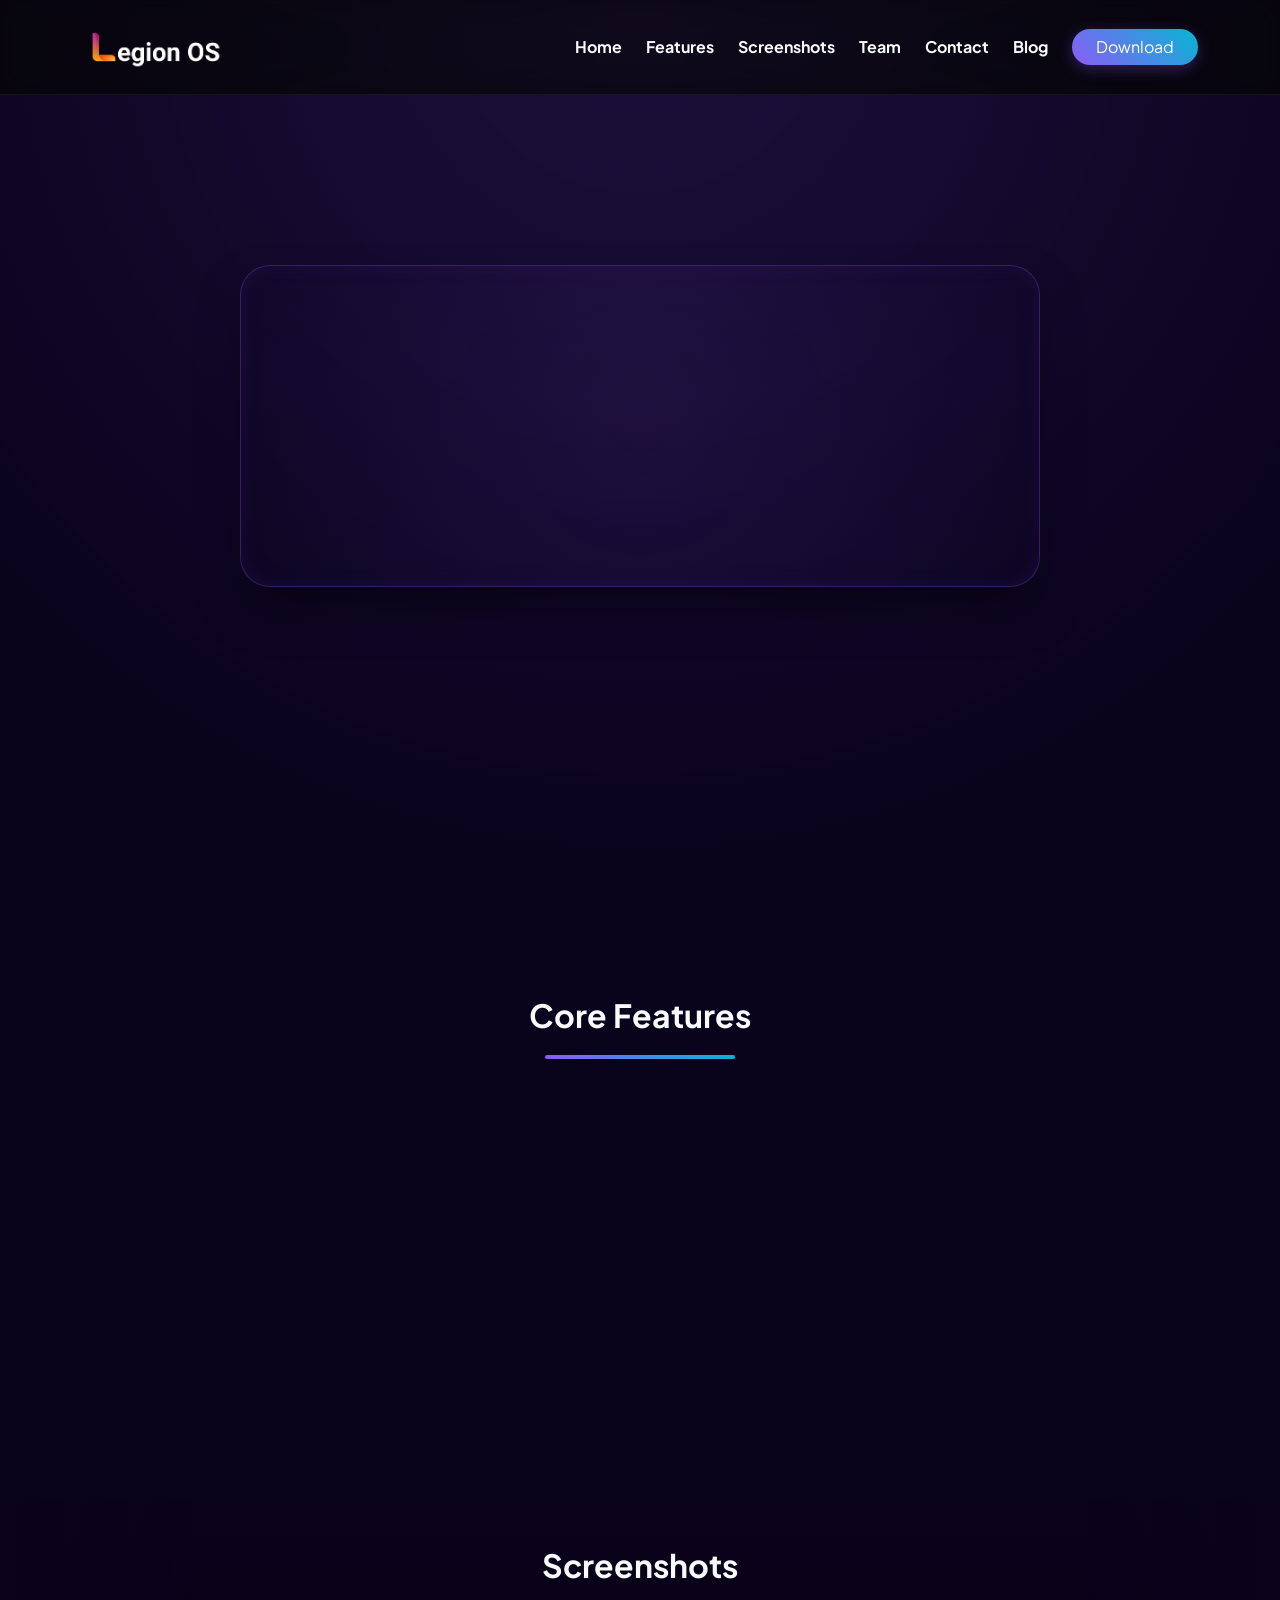
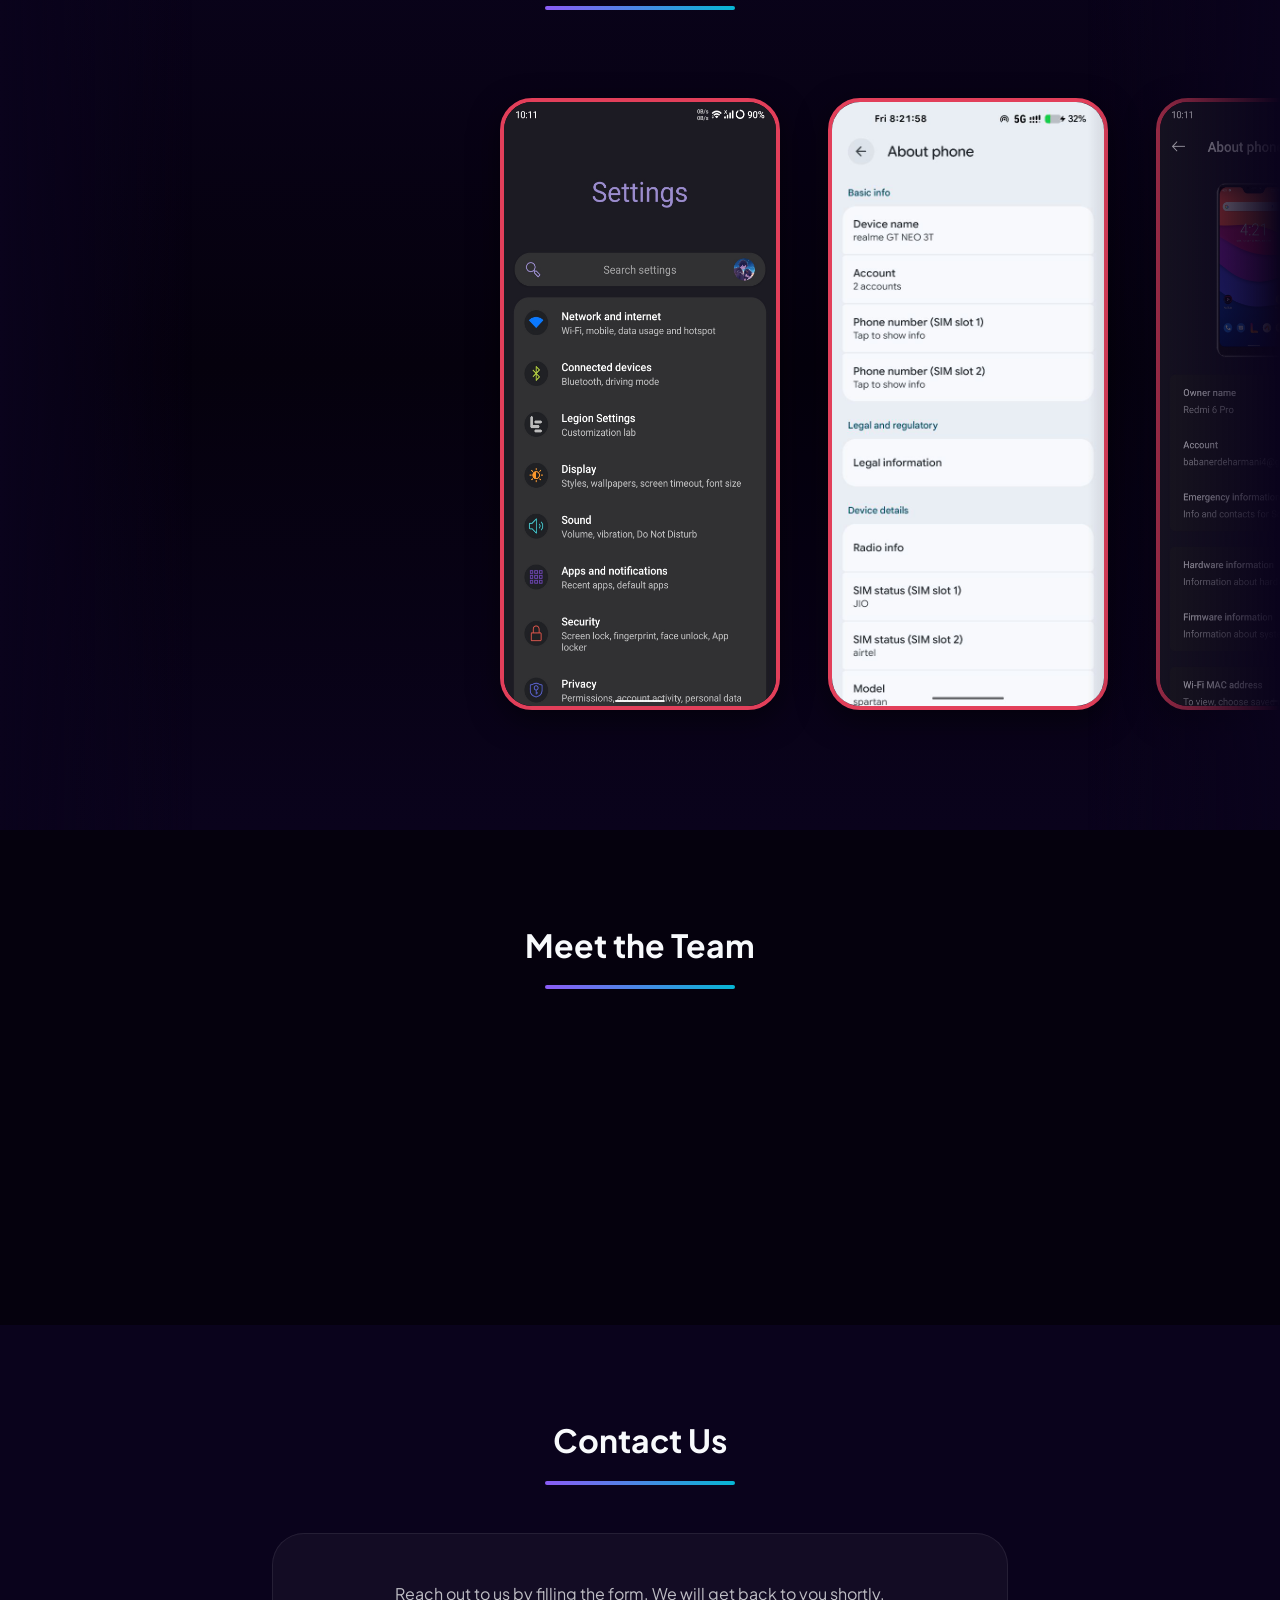
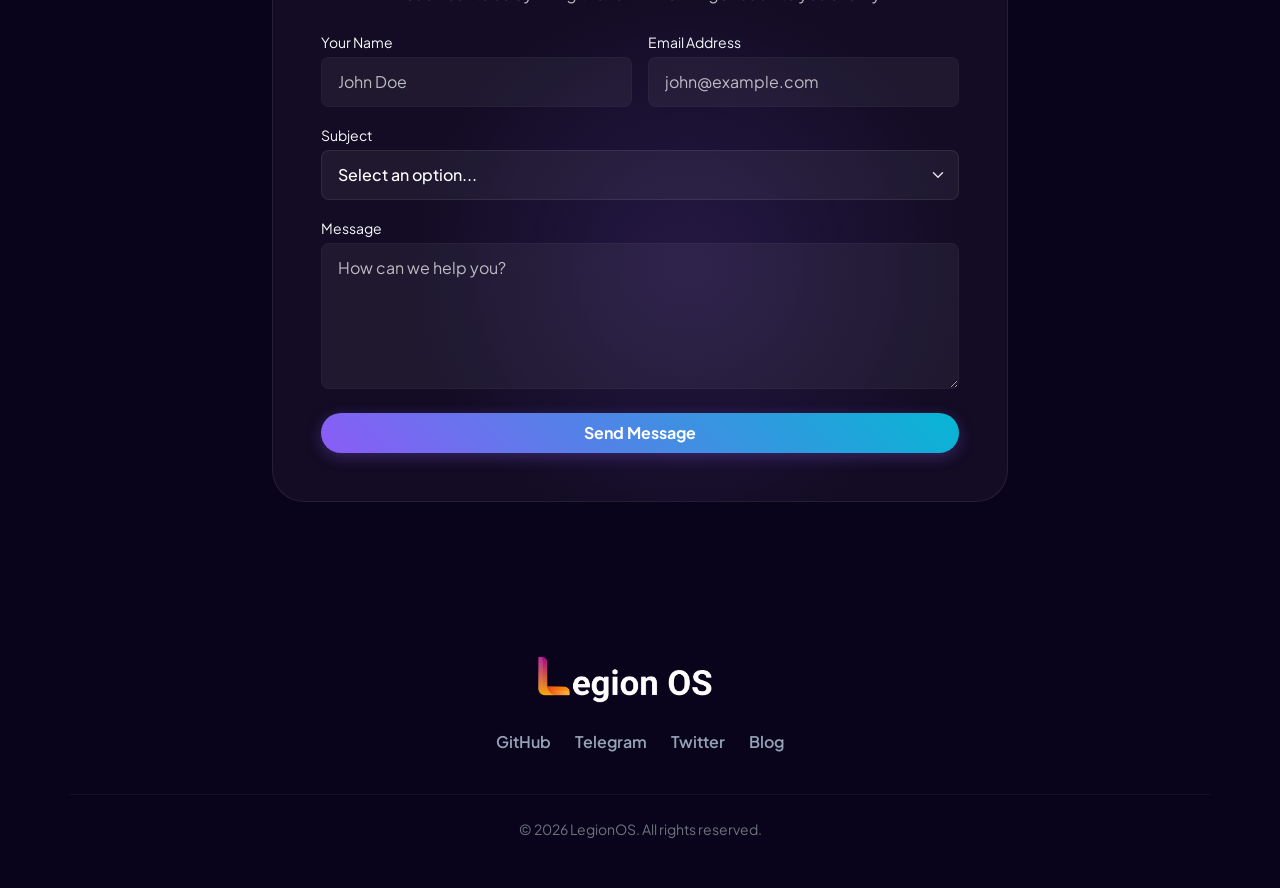
==== commit 315c95f5: "Add files via upload" ====
--- a/index.html
+++ b/index.html
@@ -26,20 +26,46 @@
 </head>
 
 <body>
+    <div class="scroll-progress"></div>
 
     <nav class="navbar navbar-expand-lg fixed-top glass-nav">
         <div class="container">
             <a class="navbar-brand fw-bold d-flex align-items-center" href="index.html">
                 <img src="img/navbar-logo.png" alt="L" class="brand-logo">
             </a>
-            <div class="ms-auto d-flex align-items-center">
-                <a href="index.html" class="nav-link me-4 d-none d-md-block theme-text">Home</a>
-                <a href="index.html#features" class="nav-link me-4 d-none d-md-block theme-text">Features</a>
-                <a href="index.html#screenshots" class="nav-link me-4 d-none d-md-block theme-text">Screenshots</a>
-                <a href="index.html#team" class="nav-link me-4 d-none d-md-block theme-text">Team</a>
-                <a href="index.html#contact" class="nav-link me-4 d-none d-md-block theme-text">Contact</a>
-                <a href="blog.html" class="nav-link me-4 d-none d-md-block theme-text">Blog</a>
-                <a href="download.html" class="btn btn-primary rounded-pill px-4">Download</a>
+
+            <!-- Mobile Toggle Button -->
+            <button class="navbar-toggler border-0 shadow-none d-lg-none" type="button" data-bs-toggle="offcanvas"
+                data-bs-target="#offcanvasNavbar" aria-controls="offcanvasNavbar" aria-label="Toggle navigation">
+                <svg xmlns="http://www.w3.org/2000/svg" width="30" height="30" fill="var(--text-main)"
+                    class="bi bi-list" viewBox="0 0 16 16">
+                    <path fill-rule="evenodd"
+                        d="M2.5 12a.5.5 0 0 1 .5-.5h10a.5.5 0 0 1 0 1H3a.5.5 0 0 1-.5-.5zm0-4a.5.5 0 0 1 .5-.5h10a.5.5 0 0 1 0 1H3a.5.5 0 0 1-.5-.5zm0-4a.5.5 0 0 1 .5-.5h10a.5.5 0 0 1 0 1H3a.5.5 0 0 1-.5-.5z" />
+                </svg>
+            </button>
+
+            <!-- Offcanvas Sidebar Menu -->
+            <div class="offcanvas offcanvas-end glass-modal d-lg-flex flex-lg-row w-auto" tabindex="-1"
+                id="offcanvasNavbar" aria-labelledby="offcanvasNavbarLabel" style="width: 300px;">
+                <div class="offcanvas-header border-bottom border-subtle d-lg-none">
+                    <h5 class="offcanvas-title fw-bold" id="offcanvasNavbarLabel">LegionOS Menu</h5>
+                    <button type="button" class="btn-close btn-close-white" data-bs-dismiss="offcanvas"
+                        aria-label="Close"></button>
+                </div>
+                <div class="offcanvas-body d-flex flex-column flex-lg-row align-items-lg-center ms-auto">
+                    <a href="index.html" class="nav-link mb-3 mb-lg-0 me-lg-4 theme-text fw-bold">Home</a>
+                    <a href="index.html#features" class="nav-link mb-3 mb-lg-0 me-lg-4 theme-text fw-bold"
+                        data-bs-dismiss="offcanvas">Features</a>
+                    <a href="index.html#screenshots" class="nav-link mb-3 mb-lg-0 me-lg-4 theme-text fw-bold"
+                        data-bs-dismiss="offcanvas">Screenshots</a>
+                    <a href="index.html#team" class="nav-link mb-3 mb-lg-0 me-lg-4 theme-text fw-bold"
+                        data-bs-dismiss="offcanvas">Team</a>
+                    <a href="index.html#contact" class="nav-link mb-3 mb-lg-0 me-lg-4 theme-text fw-bold"
+                        data-bs-dismiss="offcanvas">Contact</a>
+                    <a href="blog.html" class="nav-link mb-4 mb-lg-0 me-lg-4 theme-text fw-bold">Blog</a>
+                    <a href="download.html"
+                        class="btn btn-primary rounded-pill px-4 mt-auto mt-lg-0 w-100 w-lg-auto">Download</a>
+                </div>
             </div>
         </div>
     </nav>
--- a/style.css
+++ b/style.css
@@ -30,6 +30,11 @@
     --input-placeholder: rgba(255, 255, 255, 0.4);
 }
 
+html {
+    scroll-behavior: smooth;
+    scroll-padding-top: 90px;
+}
+
 body {
     background-color: var(--bg);
     color: var(--text-main);
@@ -50,6 +55,32 @@
         opacity: 1;
         transform: translateY(0);
     }
+}
+
+@keyframes float {
+    0% {
+        transform: translateY(0px);
+    }
+
+    50% {
+        transform: translateY(-15px);
+    }
+
+    100% {
+        transform: translateY(0px);
+    }
+}
+
+.scroll-progress {
+    position: fixed;
+    top: 0;
+    left: 0;
+    width: 0%;
+    height: 3px;
+    background: linear-gradient(to right, var(--primary), var(--secondary));
+    z-index: 10000;
+    transition: width 0.1s ease-out;
+    box-shadow: 0 0 10px var(--shadow-primary);
 }
 
 .theme-text {
@@ -123,6 +154,7 @@
     overflow: hidden;
     transform: translateZ(0);
     /* Hardware acceleration */
+    animation: float 6s ease-in-out infinite;
 }
 
 .hero-glass-card::before {
@@ -266,13 +298,13 @@
     border-radius: 32px;
     border: 1px solid var(--border-medium);
     overflow: hidden;
-    transition: 0.3s;
+    transition: box-shadow 0.3s ease, border-color 0.3s ease, transform 0.1s ease-out;
 }
 
 .feature-card:hover {
     border-color: var(--glow-primary-medium);
-    transform: translateY(-8px) scale(1.02);
     box-shadow: 0 15px 40px var(--glow-primary-subtle);
+    z-index: 10;
 }
 
 .feature-card .glow {
@@ -732,4 +764,15 @@
         padding: 2rem !important;
         margin: 0 1rem;
     }
+}
+
+/* Offcanvas Desktop Override */
+@media (min-width: 992px) {
+    .offcanvas.glass-modal {
+        background: transparent !important;
+        backdrop-filter: none !important;
+        -webkit-backdrop-filter: none !important;
+        border: none !important;
+        box-shadow: none !important;
+    }
 }
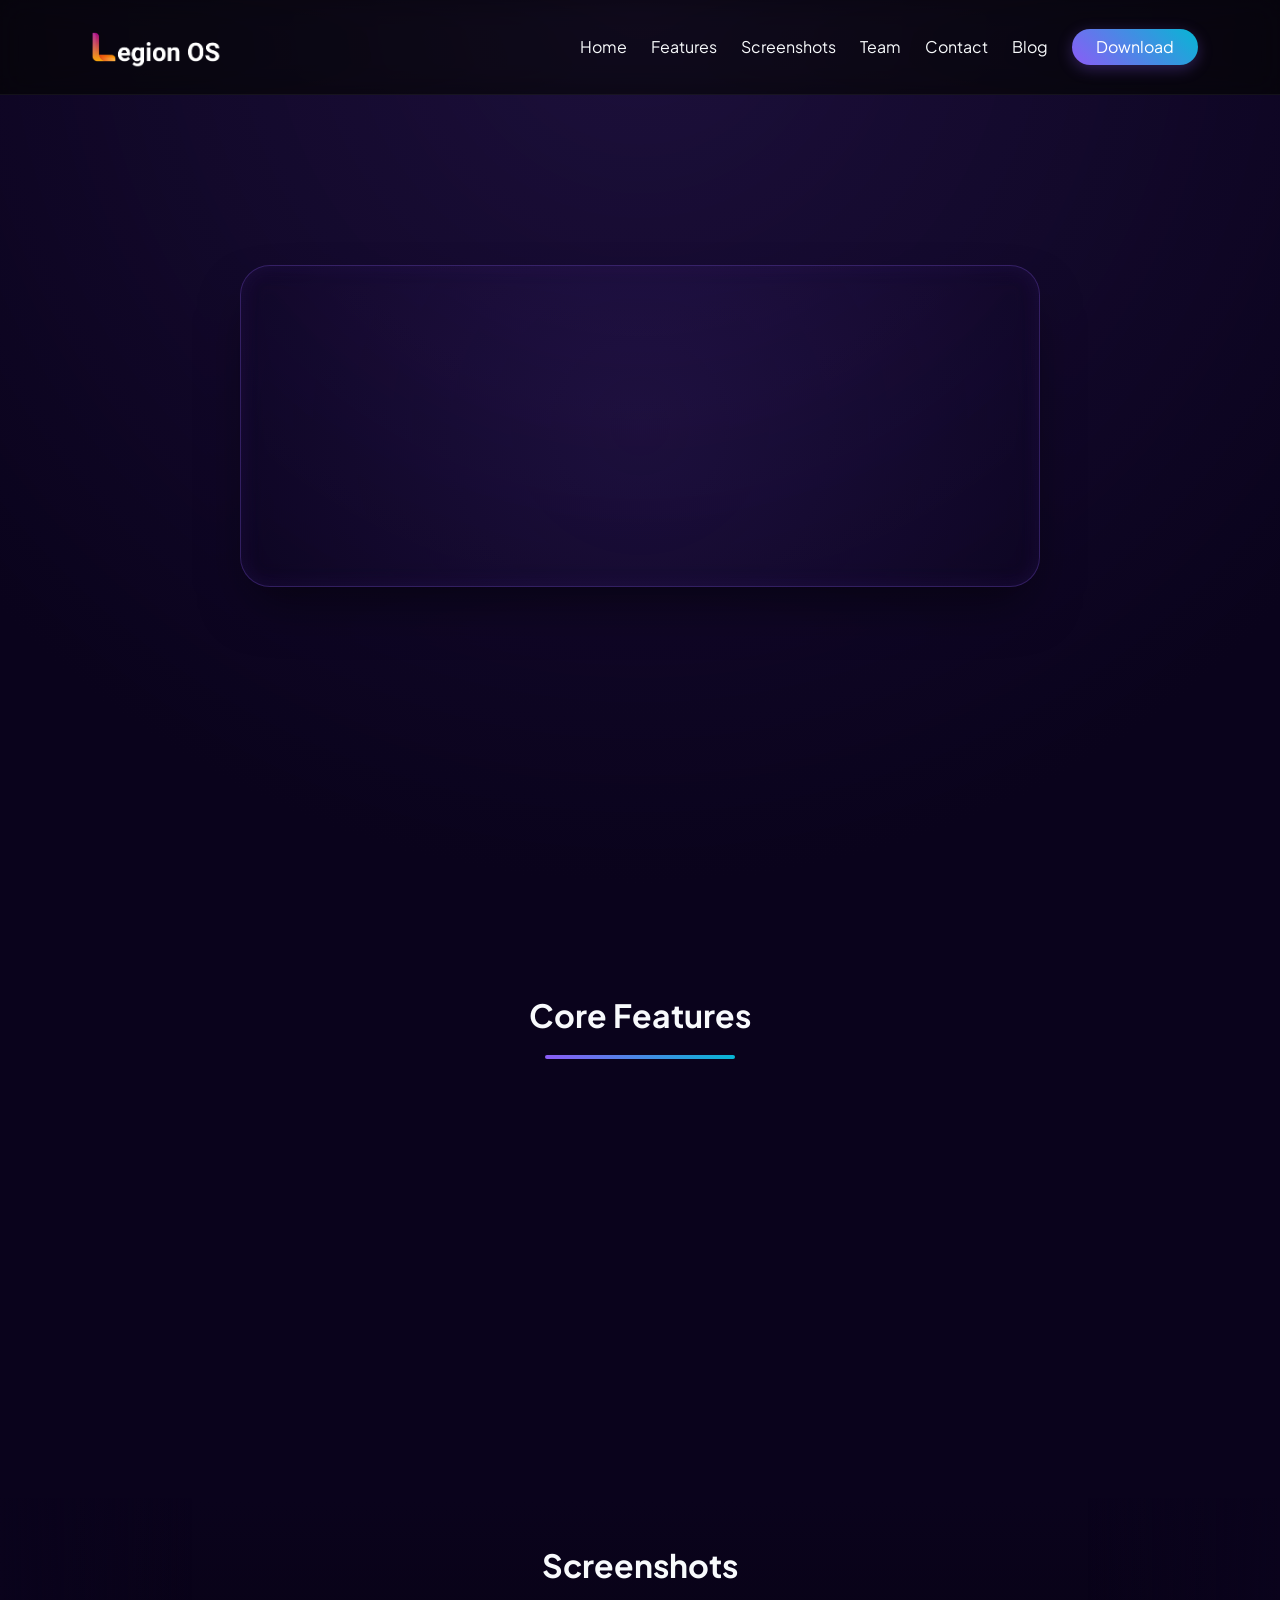
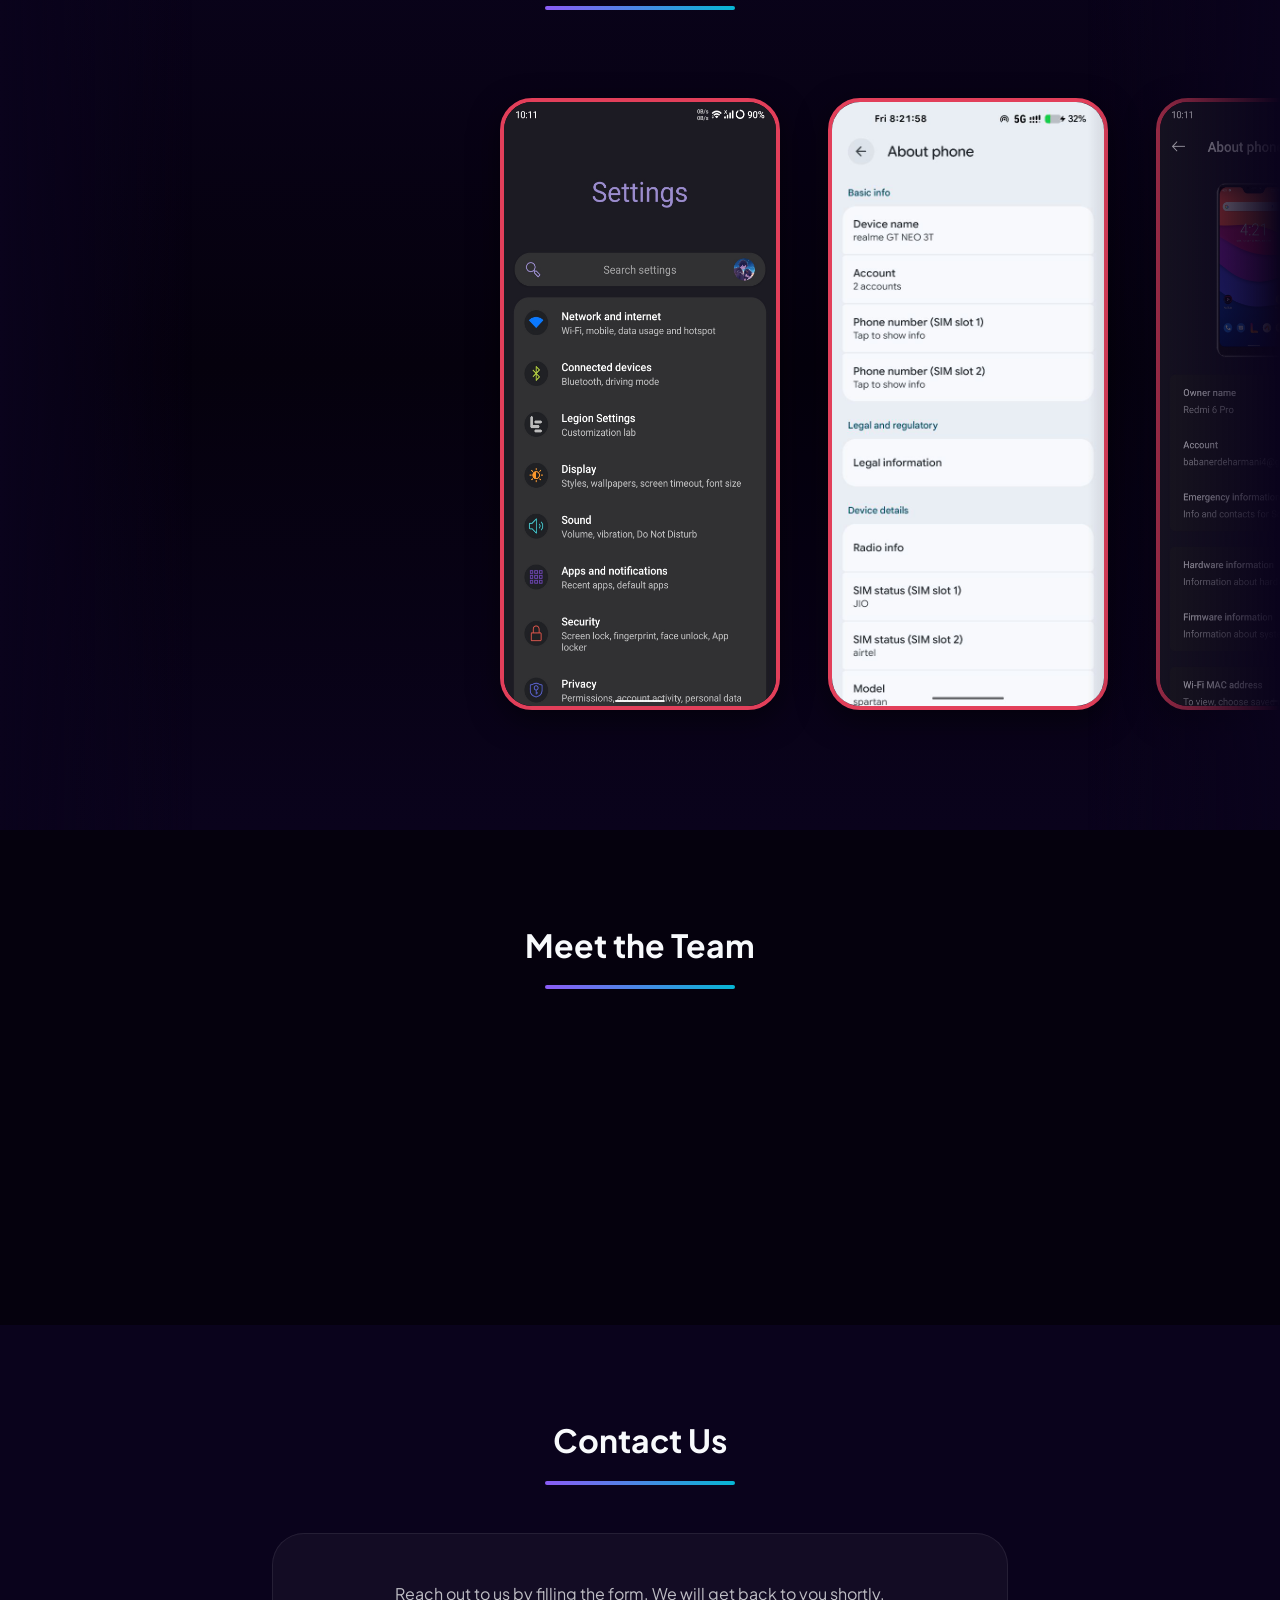
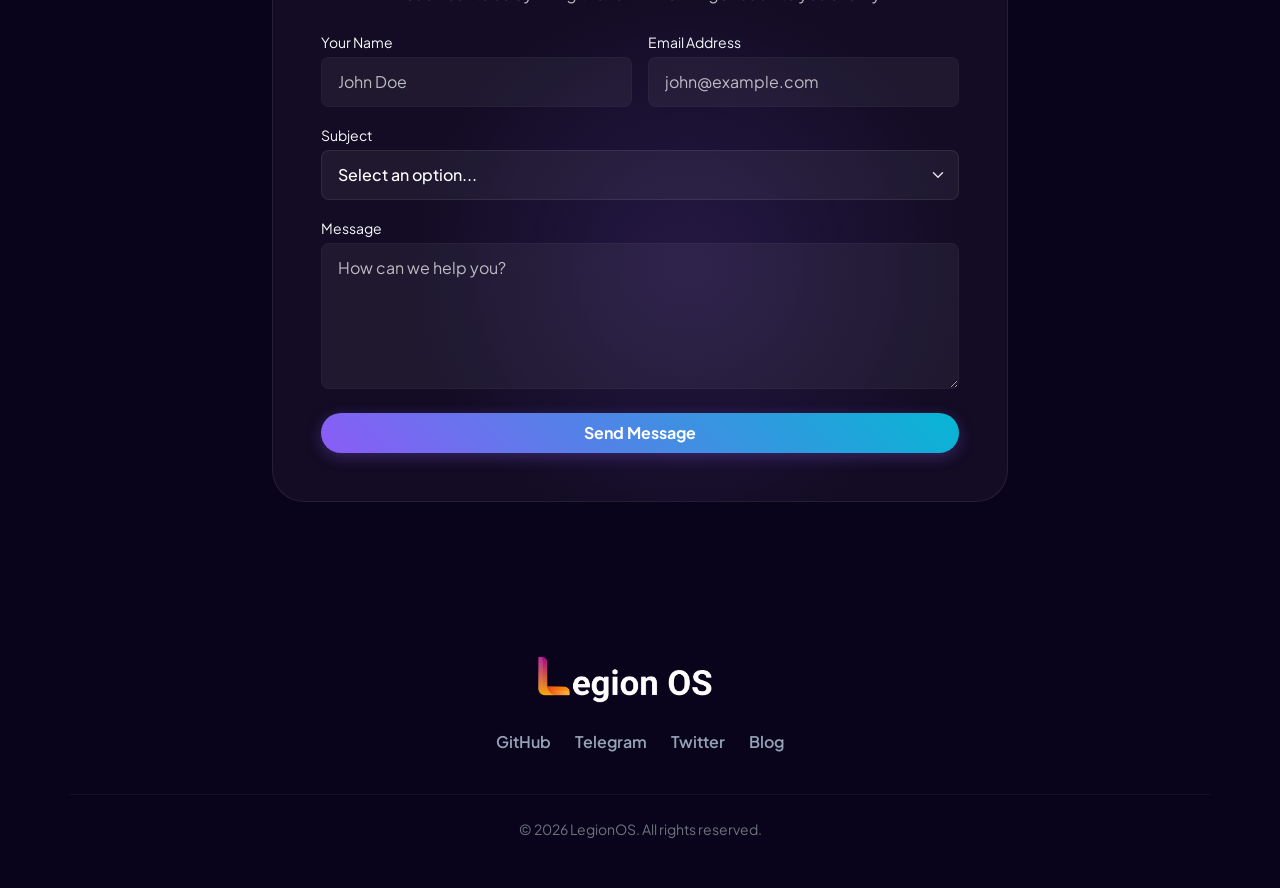
==== commit f774ee73: "Add files via upload" ====
--- a/index.html
+++ b/index.html
@@ -34,38 +34,14 @@
                 <img src="img/navbar-logo.png" alt="L" class="brand-logo">
             </a>
 
-            <!-- Mobile Toggle Button -->
-            <button class="navbar-toggler border-0 shadow-none d-lg-none" type="button" data-bs-toggle="offcanvas"
-                data-bs-target="#offcanvasNavbar" aria-controls="offcanvasNavbar" aria-label="Toggle navigation">
-                <svg xmlns="http://www.w3.org/2000/svg" width="30" height="30" fill="var(--text-main)"
-                    class="bi bi-list" viewBox="0 0 16 16">
-                    <path fill-rule="evenodd"
-                        d="M2.5 12a.5.5 0 0 1 .5-.5h10a.5.5 0 0 1 0 1H3a.5.5 0 0 1-.5-.5zm0-4a.5.5 0 0 1 .5-.5h10a.5.5 0 0 1 0 1H3a.5.5 0 0 1-.5-.5zm0-4a.5.5 0 0 1 .5-.5h10a.5.5 0 0 1 0 1H3a.5.5 0 0 1-.5-.5z" />
-                </svg>
-            </button>
-
-            <!-- Offcanvas Sidebar Menu -->
-            <div class="offcanvas offcanvas-end glass-modal d-lg-flex flex-lg-row w-auto" tabindex="-1"
-                id="offcanvasNavbar" aria-labelledby="offcanvasNavbarLabel" style="width: 300px;">
-                <div class="offcanvas-header border-bottom border-subtle d-lg-none">
-                    <h5 class="offcanvas-title fw-bold" id="offcanvasNavbarLabel">LegionOS Menu</h5>
-                    <button type="button" class="btn-close btn-close-white" data-bs-dismiss="offcanvas"
-                        aria-label="Close"></button>
-                </div>
-                <div class="offcanvas-body d-flex flex-column flex-lg-row align-items-lg-center ms-auto">
-                    <a href="index.html" class="nav-link mb-3 mb-lg-0 me-lg-4 theme-text fw-bold">Home</a>
-                    <a href="index.html#features" class="nav-link mb-3 mb-lg-0 me-lg-4 theme-text fw-bold"
-                        data-bs-dismiss="offcanvas">Features</a>
-                    <a href="index.html#screenshots" class="nav-link mb-3 mb-lg-0 me-lg-4 theme-text fw-bold"
-                        data-bs-dismiss="offcanvas">Screenshots</a>
-                    <a href="index.html#team" class="nav-link mb-3 mb-lg-0 me-lg-4 theme-text fw-bold"
-                        data-bs-dismiss="offcanvas">Team</a>
-                    <a href="index.html#contact" class="nav-link mb-3 mb-lg-0 me-lg-4 theme-text fw-bold"
-                        data-bs-dismiss="offcanvas">Contact</a>
-                    <a href="blog.html" class="nav-link mb-4 mb-lg-0 me-lg-4 theme-text fw-bold">Blog</a>
-                    <a href="download.html"
-                        class="btn btn-primary rounded-pill px-4 mt-auto mt-lg-0 w-100 w-lg-auto">Download</a>
-                </div>
+            <div class="ms-auto d-flex align-items-center">
+                <a href="index.html" class="nav-link me-4 d-none d-md-block theme-text">Home</a>
+                <a href="index.html#features" class="nav-link me-4 d-none d-md-block theme-text">Features</a>
+                <a href="index.html#screenshots" class="nav-link me-4 d-none d-md-block theme-text">Screenshots</a>
+                <a href="index.html#team" class="nav-link me-4 d-none d-md-block theme-text">Team</a>
+                <a href="index.html#contact" class="nav-link me-4 d-none d-md-block theme-text">Contact</a>
+                <a href="blog.html" class="nav-link me-4 d-none d-md-block theme-text">Blog</a>
+                <a href="download.html" class="btn btn-primary rounded-pill px-4">Download</a>
             </div>
         </div>
     </nav>
@@ -275,6 +251,7 @@
         </div>
     </footer>
 
+    <script src="https://cdn.jsdelivr.net/npm/bootstrap@5.3.0/dist/js/bootstrap.bundle.min.js"></script>
     <script src="https://cdnjs.cloudflare.com/ajax/libs/gsap/3.12.2/gsap.min.js"></script>
     <script src="https://cdnjs.cloudflare.com/ajax/libs/gsap/3.12.2/ScrollTrigger.min.js"></script>
     <!-- Particles.js Library -->
--- a/style.css
+++ b/style.css
@@ -764,15 +764,4 @@
         padding: 2rem !important;
         margin: 0 1rem;
     }
-}
-
-/* Offcanvas Desktop Override */
-@media (min-width: 992px) {
-    .offcanvas.glass-modal {
-        background: transparent !important;
-        backdrop-filter: none !important;
-        -webkit-backdrop-filter: none !important;
-        border: none !important;
-        box-shadow: none !important;
-    }
 }
